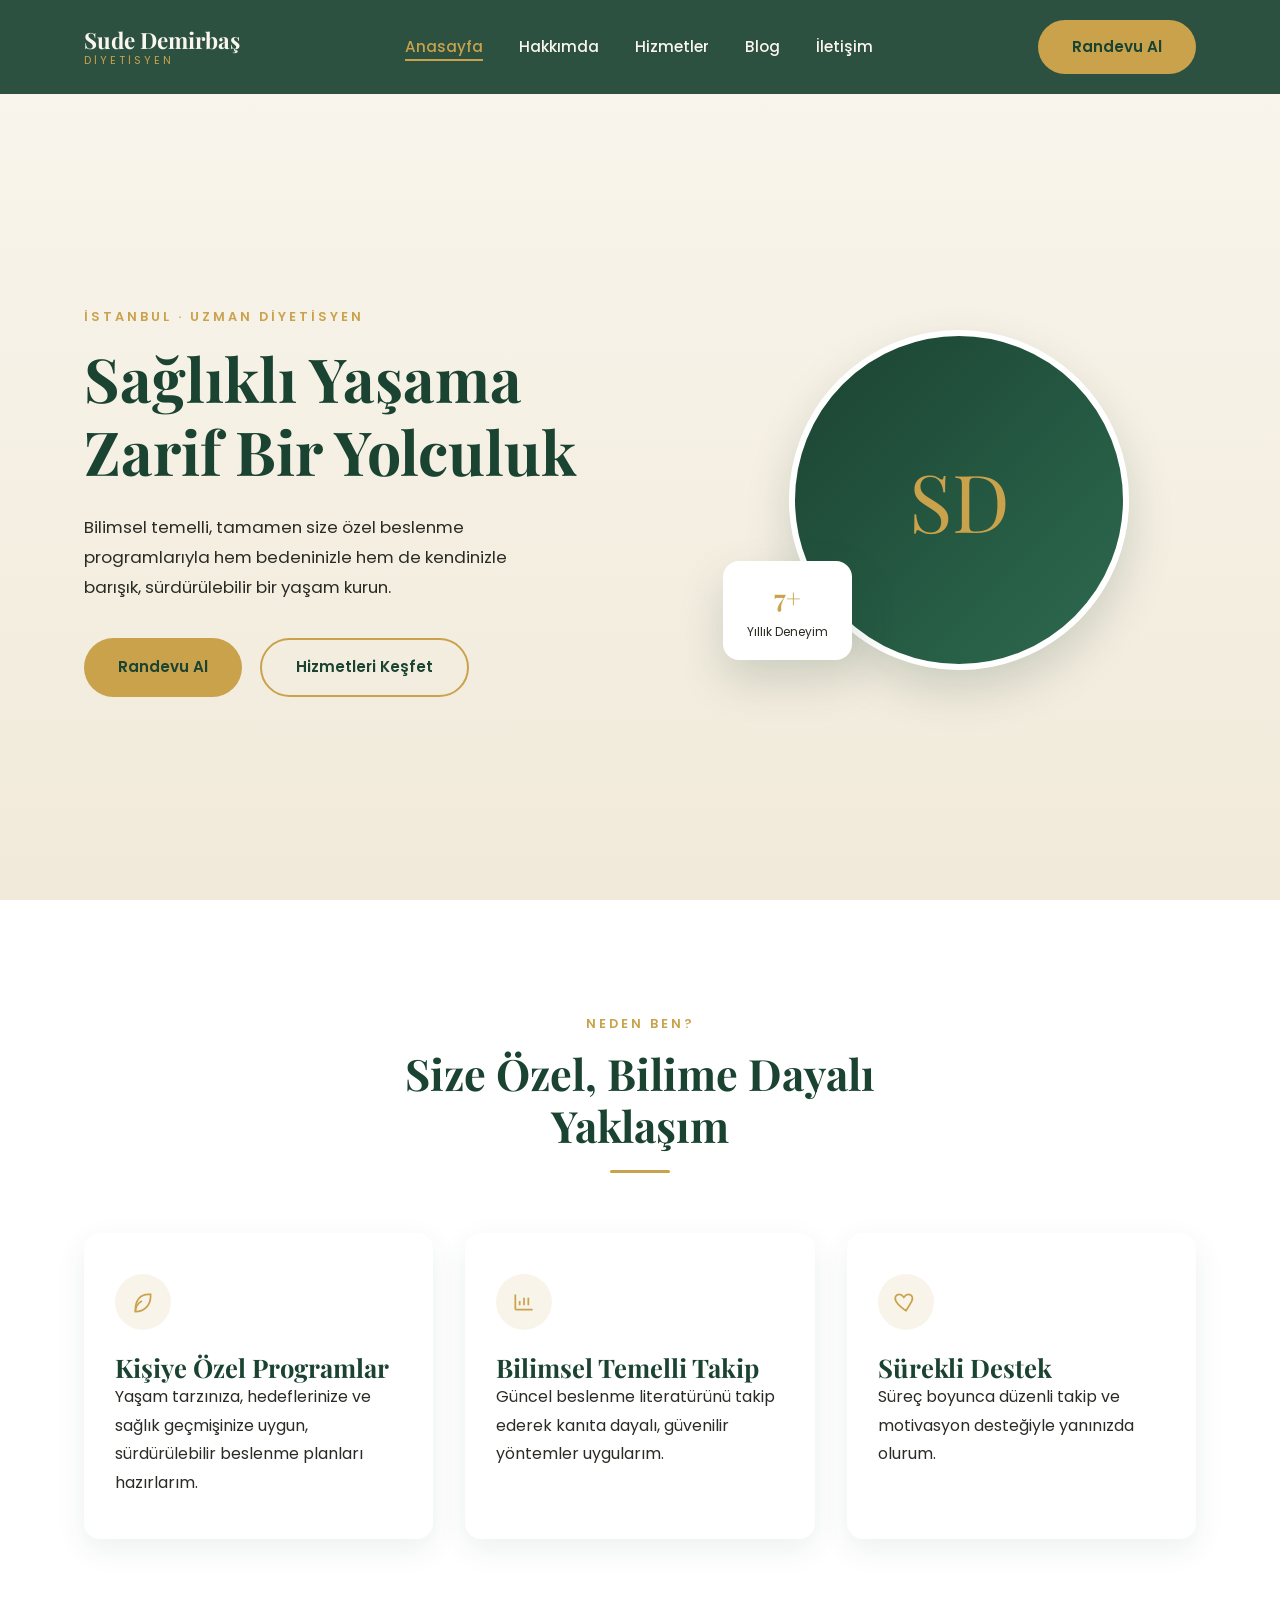
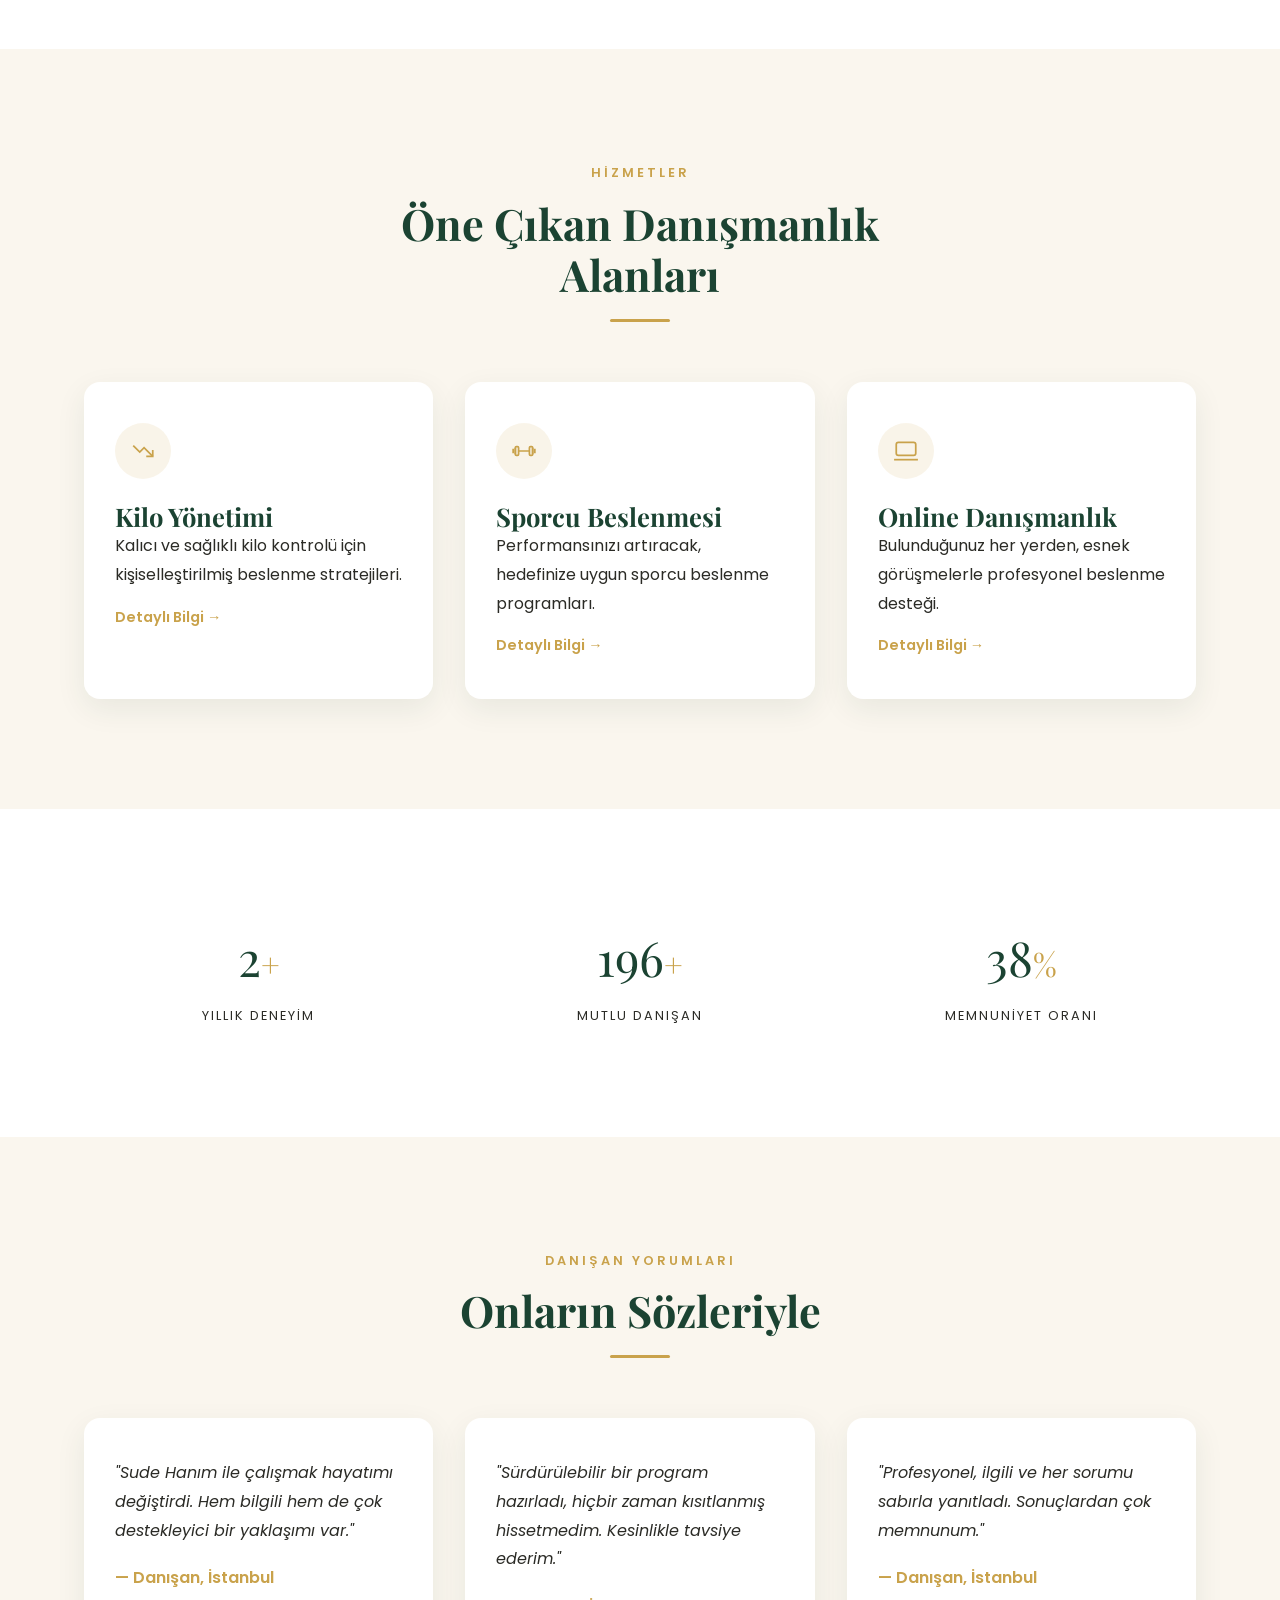
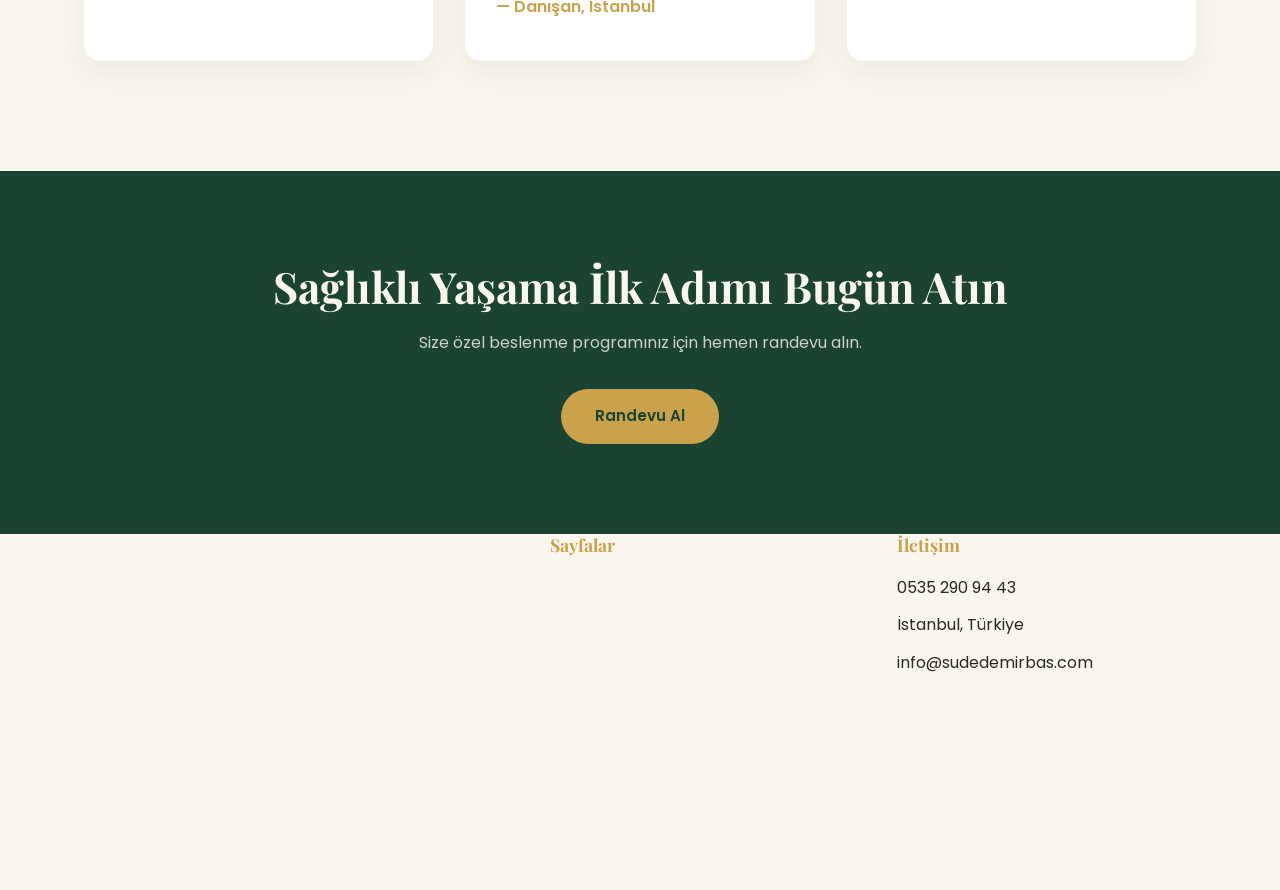
==== index.html @ 2c1750d7 "İlk sürüm: Sude Demirbaş diyetisyen web sitesi HTML/CSS/JS ile hazırlanan çok sayfalı diyetisyen tan" ====
<!DOCTYPE html>
<html lang="tr">
<head>
  <meta charset="UTF-8">
  <meta name="viewport" content="width=device-width, initial-scale=1.0">
  <title>Sude Demirbaş | Diyetisyen</title>
  <meta name="description" content="Sude Demirbaş - İstanbul'da bilimsel temelli, kişiye özel beslenme danışmanlığı.">
  <link rel="preconnect" href="https://fonts.googleapis.com">
  <link rel="preconnect" href="https://fonts.gstatic.com" crossorigin>
  <link href="https://fonts.googleapis.com/css2?family=Playfair+Display:wght@600;700;800&family=Poppins:wght@300;400;500;600;700&display=swap" rel="stylesheet">
  <link rel="stylesheet" href="css/style.css">
</head>
<body data-page="index">
  <header id="site-header" class="site-header"></header>
  <main>
    <section class="hero">
      <div class="container hero-inner">
        <div class="hero-text reveal">
          <span class="eyebrow">İstanbul · Uzman Diyetisyen</span>
          <h1>Sağlıklı Yaşama Zarif Bir Yolculuk</h1>
          <p class="hero-desc">Bilimsel temelli, tamamen size özel beslenme programlarıyla hem bedeninizle hem de kendinizle barışık, sürdürülebilir bir yaşam kurun.</p>
          <div class="hero-actions">
            <a href="iletisim.html" class="btn btn-primary">Randevu Al</a>
            <a href="hizmetler.html" class="btn btn-outline">Hizmetleri Keşfet</a>
          </div>
        </div>
        <div class="hero-visual reveal">
          <div class="hero-portrait">
            <span class="hero-portrait-initial">SD</span>
          </div>
          <div class="hero-badge">
            <strong>7+</strong>
            <span>Yıllık Deneyim</span>
          </div>
        </div>
      </div>
    </section>

    <section class="section section--alt why-me">
      <div class="container">
        <div class="section-title-wrap reveal">
          <span class="eyebrow">Neden Ben?</span>
          <h2>Size Özel, Bilime Dayalı Yaklaşım</h2>
          <div class="divider-gold"></div>
        </div>
        <div class="grid grid-3">
          <div class="card reveal">
            <div class="card-icon"><svg viewBox="0 0 24 24" fill="none" stroke="currentColor" stroke-width="1.6"><path d="M5 21c8 0 14-6 14-14V5h-2C9 5 5 11 5 19v2z"/><path d="M5 21c0-4 2-8 6-10"/></svg></div>
            <h3>Kişiye Özel Programlar</h3>
            <p>Yaşam tarzınıza, hedeflerinize ve sağlık geçmişinize uygun, sürdürülebilir beslenme planları hazırlarım.</p>
          </div>
          <div class="card reveal">
            <div class="card-icon"><svg viewBox="0 0 24 24" fill="none" stroke="currentColor" stroke-width="1.6"><path d="M4 19V5M4 19h16M8 15v-4M12 15V8M16 15v-7"/></svg></div>
            <h3>Bilimsel Temelli Takip</h3>
            <p>Güncel beslenme literatürünü takip ederek kanıta dayalı, güvenilir yöntemler uygularım.</p>
          </div>
          <div class="card reveal">
            <div class="card-icon"><svg viewBox="0 0 24 24" fill="none" stroke="currentColor" stroke-width="1.6"><path d="M12 20s-7-4.5-9.3-8.8C1.2 8 2.5 5 5.6 5c1.8 0 3.2 1 4.4 2.6C11.2 6 12.6 5 14.4 5c3.1 0 4.4 3 2.9 6.2C15 15.5 12 20 12 20z"/></svg></div>
            <h3>Sürekli Destek</h3>
            <p>Süreç boyunca düzenli takip ve motivasyon desteğiyle yanınızda olurum.</p>
          </div>
        </div>
      </div>
    </section>

    <section class="section featured-services">
      <div class="container">
        <div class="section-title-wrap reveal">
          <span class="eyebrow">Hizmetler</span>
          <h2>Öne Çıkan Danışmanlık Alanları</h2>
          <div class="divider-gold"></div>
        </div>
        <div class="grid grid-3">
          <div class="card reveal">
            <div class="card-icon"><svg viewBox="0 0 24 24" fill="none" stroke="currentColor" stroke-width="1.6"><path d="M3 7l6 6 4-4 8 8"/><path d="M15 17h6v-6"/></svg></div>
            <h3>Kilo Yönetimi</h3>
            <p>Kalıcı ve sağlıklı kilo kontrolü için kişiselleştirilmiş beslenme stratejileri.</p>
            <a href="hizmetler.html" class="card-link">Detaylı Bilgi →</a>
          </div>
          <div class="card reveal">
            <div class="card-icon"><svg viewBox="0 0 24 24" fill="none" stroke="currentColor" stroke-width="1.6"><path d="M4 9v6M2 10v4M20 9v6M22 10v4M7 12h10"/><rect x="4" y="8" width="3" height="8" rx="1"/><rect x="17" y="8" width="3" height="8" rx="1"/></svg></div>
            <h3>Sporcu Beslenmesi</h3>
            <p>Performansınızı artıracak, hedefinize uygun sporcu beslenme programları.</p>
            <a href="hizmetler.html" class="card-link">Detaylı Bilgi →</a>
          </div>
          <div class="card reveal">
            <div class="card-icon"><svg viewBox="0 0 24 24" fill="none" stroke="currentColor" stroke-width="1.6"><rect x="3" y="4" width="18" height="12" rx="2"/><path d="M1 20h22"/></svg></div>
            <h3>Online Danışmanlık</h3>
            <p>Bulunduğunuz her yerden, esnek görüşmelerle profesyonel beslenme desteği.</p>
            <a href="hizmetler.html" class="card-link">Detaylı Bilgi →</a>
          </div>
        </div>
      </div>
    </section>

    <section class="section section--alt stats">
      <div class="container grid grid-3 stats-grid">
        <div class="stat reveal">
          <span class="stat-number" data-counter="7">0</span><span class="stat-plus">+</span>
          <p>Yıllık Deneyim</p>
        </div>
        <div class="stat reveal">
          <span class="stat-number" data-counter="500">0</span><span class="stat-plus">+</span>
          <p>Mutlu Danışan</p>
        </div>
        <div class="stat reveal">
          <span class="stat-number" data-counter="98">0</span><span class="stat-plus">%</span>
          <p>Memnuniyet Oranı</p>
        </div>
      </div>
    </section>

    <section class="section testimonials">
      <div class="container">
        <div class="section-title-wrap reveal">
          <span class="eyebrow">Danışan Yorumları</span>
          <h2>Onların Sözleriyle</h2>
          <div class="divider-gold"></div>
        </div>
        <div class="grid grid-3">
          <div class="card testimonial-card reveal">
            <p class="testimonial-text">"Sude Hanım ile çalışmak hayatımı değiştirdi. Hem bilgili hem de çok destekleyici bir yaklaşımı var."</p>
            <div class="testimonial-author">— Danışan, İstanbul</div>
          </div>
          <div class="card testimonial-card reveal">
            <p class="testimonial-text">"Sürdürülebilir bir program hazırladı, hiçbir zaman kısıtlanmış hissetmedim. Kesinlikle tavsiye ederim."</p>
            <div class="testimonial-author">— Danışan, İstanbul</div>
          </div>
          <div class="card testimonial-card reveal">
            <p class="testimonial-text">"Profesyonel, ilgili ve her sorumu sabırla yanıtladı. Sonuçlardan çok memnunum."</p>
            <div class="testimonial-author">— Danışan, İstanbul</div>
          </div>
        </div>
      </div>
    </section>

    <section class="cta-band reveal">
      <div class="container cta-inner">
        <h2>Sağlıklı Yaşama İlk Adımı Bugün Atın</h2>
        <p>Size özel beslenme programınız için hemen randevu alın.</p>
        <a href="iletisim.html" class="btn btn-primary">Randevu Al</a>
      </div>
    </section>
  </main>
  <footer id="site-footer"></footer>
  <script src="js/script.js" defer></script>
</body>
</html>
---- css/style.css ----
/* ============ DESIGN TOKENS ============ */
:root {
  --color-primary: #1B4332;
  --color-primary-light: #2D6A4F;
  --color-gold: #C9A24B;
  --color-cream: #FAF6EE;
  --color-text: #2B2B26;
  --color-white: #FFFFFF;
  --font-heading: 'Playfair Display', serif;
  --font-body: 'Poppins', sans-serif;
  --radius: 16px;
  --shadow-soft: 0 10px 30px rgba(27, 67, 50, 0.08);
  --shadow-strong: 0 20px 45px rgba(27, 67, 50, 0.18);
  --transition: 0.3s ease;
  --container-width: 1160px;
}

/* ============ RESET ============ */
*, *::before, *::after { box-sizing: border-box; margin: 0; padding: 0; }
html { scroll-behavior: smooth; }
body {
  font-family: var(--font-body);
  color: var(--color-text);
  background: var(--color-cream);
  line-height: 1.6;
  overflow-x: hidden;
}
img { max-width: 100%; display: block; }
a { text-decoration: none; color: inherit; }
ul { list-style: none; }
button { font: inherit; cursor: pointer; border: none; background: none; }
input, textarea { font: inherit; }

/* ============ TYPOGRAPHY ============ */
h1, h2, h3, h4 { font-family: var(--font-heading); color: var(--color-primary); line-height: 1.2; font-weight: 700; }
h1 { font-size: clamp(2.4rem, 5vw, 3.8rem); }
h2 { font-size: clamp(1.9rem, 4vw, 2.7rem); }
h3 { font-size: clamp(1.3rem, 3vw, 1.6rem); }
p { line-height: 1.8; color: var(--color-text); }

/* ============ LAYOUT ============ */
.container { max-width: var(--container-width); margin: 0 auto; padding: 0 24px; }
.section { padding: 110px 0; }
.section--alt { background: var(--color-white); }
.section-title-wrap { text-align: center; max-width: 640px; margin: 0 auto 60px; }
.eyebrow { display: inline-block; text-transform: uppercase; letter-spacing: 3px; color: var(--color-gold); font-size: 0.8rem; font-weight: 600; margin-bottom: 14px; }
.divider-gold { width: 60px; height: 3px; background: var(--color-gold); margin: 18px auto 0; border-radius: 3px; }
.grid { display: grid; gap: 32px; }
.grid-3 { grid-template-columns: repeat(3, 1fr); }
.grid-2 { grid-template-columns: repeat(2, 1fr); }

/* ============ BUTTONS ============ */
.btn { display: inline-flex; align-items: center; gap: 10px; padding: 15px 34px; border-radius: 50px; font-weight: 600; font-size: 0.95rem; transition: var(--transition); }
.btn-primary { background: var(--color-gold); color: var(--color-primary); }
.btn-primary:hover { background: var(--color-primary); color: var(--color-white); transform: translateY(-3px); box-shadow: var(--shadow-strong); }
.btn-outline { border: 2px solid var(--color-gold); color: var(--color-primary); }
.btn-outline:hover { background: var(--color-gold); color: var(--color-primary); transform: translateY(-3px); }
.btn-light { border: 2px solid rgba(250,246,238,0.6); color: var(--color-cream); }
.btn-light:hover { background: var(--color-cream); color: var(--color-primary); }

/* ============ CARDS ============ */
.card { background: var(--color-white); border-radius: var(--radius); padding: 40px 30px; box-shadow: var(--shadow-soft); transition: var(--transition); border: 1px solid transparent; }
.card:hover { transform: translateY(-10px); border-color: var(--color-gold); box-shadow: var(--shadow-strong); }
.card-icon { width: 56px; height: 56px; border-radius: 50%; background: rgba(201,162,75,0.12); display: flex; align-items: center; justify-content: center; margin-bottom: 22px; color: var(--color-gold); }
.card-icon svg { width: 26px; height: 26px; }
.card-link { display: inline-block; margin-top: 16px; color: var(--color-gold); font-weight: 600; font-size: 0.9rem; }

/* ============ REVEAL ANIMATION ============ */
.reveal { opacity: 0; transform: translateY(36px); transition: opacity 0.8s ease, transform 0.8s ease; }
.reveal.is-visible { opacity: 1; transform: translateY(0); }

/* ============ HEADER ============ */
.site-header { position: fixed; top: 0; left: 0; width: 100%; z-index: 1000; background: rgba(27,67,50,0.92); backdrop-filter: blur(8px); transition: var(--transition); }
.site-header.scrolled { box-shadow: var(--shadow-strong); }
.header-inner { display: flex; align-items: center; justify-content: space-between; padding: 20px 24px; transition: var(--transition); }
.logo { display: flex; flex-direction: column; line-height: 1.1; }
.logo-name { font-family: var(--font-heading); font-size: 1.4rem; color: var(--color-cream); font-weight: 700; }
.logo-tag { font-size: 0.68rem; letter-spacing: 3px; text-transform: uppercase; color: var(--color-gold); margin-top: 2px; }
.nav-list { display: flex; gap: 36px; }
.nav-list a { color: var(--color-cream); font-size: 0.95rem; font-weight: 500; position: relative; padding-bottom: 4px; }
.nav-list a::after { content: ''; position: absolute; left: 0; bottom: 0; width: 0; height: 2px; background: var(--color-gold); transition: var(--transition); }
.nav-list a:hover::after, .nav-list a.active::after { width: 100%; }
.nav-list a.active { color: var(--color-gold); }
.header-actions { display: flex; align-items: center; gap: 20px; }
.nav-toggle { display: none; flex-direction: column; gap: 5px; width: 28px; }
.nav-toggle span { display: block; height: 2px; background: var(--color-cream); border-radius: 2px; transition: var(--transition); }
.nav-toggle.open span:nth-child(1) { transform: translateY(7px) rotate(45deg); }
.nav-toggle.open span:nth-child(2) { opacity: 0; }
.nav-toggle.open span:nth-child(3) { transform: translateY(-7px) rotate(-45deg); }

@media (max-width: 860px) {
  .nav-toggle { display: flex; }
  .nav-list { position: fixed; top: 0; right: -100%; width: 78%; max-width: 320px; height: 100vh; background: var(--color-primary); flex-direction: column; padding: 120px 36px; gap: 28px; transition: right 0.4s ease; }
  .nav-list.open { right: 0; }
}

/* ============ FOOTER ============ */
.site-footer { background: var(--color-primary); color: var(--color-cream); padding: 80px 0 0; }
.footer-grid { display: grid; grid-template-columns: 1.4fr 1fr 1fr; gap: 48px; padding-bottom: 56px; }
.footer-brand .logo-name { color: var(--color-cream); }
.footer-desc { margin-top: 16px; color: rgba(250,246,238,0.75); max-width: 320px; }
.footer-heading { font-family: var(--font-heading); font-size: 1.1rem; color: var(--color-gold); margin-bottom: 20px; }
.footer-links li { margin-bottom: 12px; }
.footer-links a { color: rgba(250,246,238,0.8); transition: var(--transition); }
.footer-links a:hover { color: var(--color-gold); }
.footer-social { display: flex; gap: 14px; margin-top: 20px; }
.footer-social a { width: 40px; height: 40px; border-radius: 50%; border: 1px solid rgba(250,246,238,0.3); display: flex; align-items: center; justify-content: center; transition: var(--transition); color: var(--color-cream); }
.footer-social a:hover { background: var(--color-gold); border-color: var(--color-gold); color: var(--color-primary); }
.footer-bottom { border-top: 1px solid rgba(250,246,238,0.15); padding: 24px 0; text-align: center; font-size: 0.85rem; color: rgba(250,246,238,0.6); }

@media (max-width: 760px) {
  .footer-grid { grid-template-columns: 1fr; }
  .grid-3, .grid-2 { grid-template-columns: 1fr; }
}

/* ============ HERO ============ */
.hero { min-height: 100vh; display: flex; align-items: center; padding-top: 100px; background: linear-gradient(180deg, var(--color-cream) 0%, #F1EADA 100%); position: relative; overflow: hidden; }
.hero-inner { display: grid; grid-template-columns: 1.1fr 0.9fr; gap: 60px; align-items: center; }
.hero-desc { margin: 24px 0 36px; max-width: 480px; font-size: 1.05rem; }
.hero-actions { display: flex; gap: 18px; flex-wrap: wrap; }
.hero-visual { display: flex; justify-content: center; position: relative; }
.hero-portrait { width: 340px; height: 340px; border-radius: 50%; background: linear-gradient(135deg, var(--color-primary), var(--color-primary-light)); display: flex; align-items: center; justify-content: center; box-shadow: var(--shadow-strong); border: 6px solid var(--color-white); }
.hero-portrait-initial { font-family: var(--font-heading); font-size: 5rem; color: var(--color-gold); }
.hero-badge { position: absolute; bottom: 10px; left: 0; background: var(--color-white); border-radius: var(--radius); padding: 16px 24px; box-shadow: var(--shadow-strong); text-align: center; }
.hero-badge strong { display: block; font-family: var(--font-heading); font-size: 1.6rem; color: var(--color-gold); }
.hero-badge span { font-size: 0.75rem; color: var(--color-text); }

/* ============ STATS ============ */
.stats-grid { text-align: center; }
.stat-number { font-family: var(--font-heading); font-size: 3rem; color: var(--color-primary); }
.stat-plus { font-family: var(--font-heading); font-size: 2rem; color: var(--color-gold); }
.stat p { margin-top: 8px; text-transform: uppercase; letter-spacing: 2px; font-size: 0.8rem; }

/* ============ TESTIMONIALS ============ */
.testimonial-text { font-style: italic; margin-bottom: 20px; }
.testimonial-author { font-weight: 600; color: var(--color-gold); }

/* ============ CTA BAND ============ */
.cta-band { background: var(--color-primary); padding: 90px 0; text-align: center; }
.cta-inner h2 { color: var(--color-cream); }
.cta-inner p { color: rgba(250,246,238,0.8); margin: 16px 0 32px; }

@media (max-width: 900px) {
  .hero-inner { grid-template-columns: 1fr; text-align: center; }
  .hero-actions { justify-content: center; }
  .hero-visual { margin-top: 40px; }
}

/* ============ PAGE HERO (inner pages) ============ */
.page-hero { padding: 160px 0 60px; background: linear-gradient(180deg, var(--color-cream), #F1EADA); text-align: left; }
.page-hero-desc { color: var(--color-gold); font-weight: 600; letter-spacing: 1px; margin-top: 8px; }

/* ============ ABOUT ============ */
.about-intro-grid { display: grid; grid-template-columns: 0.8fr 1.2fr; gap: 60px; align-items: center; }
.about-portrait-circle { width: 300px; height: 300px; margin: 0 auto; }
.about-text p { margin-top: 20px; }

/* ============ TIMELINE ============ */
.timeline { max-width: 760px; margin: 0 auto; border-left: 2px solid var(--color-gold); padding-left: 40px; }
.timeline-item { position: relative; margin-bottom: 44px; }
.timeline-item::before { content: ''; position: absolute; left: -46px; top: 4px; width: 12px; height: 12px; border-radius: 50%; background: var(--color-gold); border: 3px solid var(--color-cream); }
.timeline-year { display: inline-block; font-family: var(--font-heading); color: var(--color-gold); font-size: 1.1rem; margin-bottom: 6px; }
.timeline-content h3 { margin-bottom: 8px; }

/* ============ BADGES ============ */
.badge-list { display: flex; flex-wrap: wrap; gap: 14px; justify-content: center; }
.badge { background: var(--color-white); border: 1px solid var(--color-gold); color: var(--color-primary); padding: 10px 22px; border-radius: 50px; font-size: 0.9rem; font-weight: 500; box-shadow: var(--shadow-soft); }

/* ============ PHILOSOPHY ============ */
.philosophy-inner { max-width: 700px; margin: 0 auto; text-align: center; }
.philosophy-inner h2 { margin: 16px 0 24px; }

@media (max-width: 860px) {
  .about-intro-grid { grid-template-columns: 1fr; text-align: center; }
  .timeline { padding-left: 30px; }
  .timeline-item::before { left: -36px; }
}

/* ============ PROCESS ============ */
.process-grid { text-align: center; }
.process-number { display: block; font-family: var(--font-heading); font-size: 2.2rem; color: var(--color-gold); margin-bottom: 12px; }

/* ============ BLOG ============ */
.blog-filters { display: flex; justify-content: center; gap: 14px; margin-bottom: 50px; flex-wrap: wrap; }
.filter-btn { padding: 10px 26px; border-radius: 50px; border: 1px solid var(--color-gold); color: var(--color-primary); background: transparent; font-weight: 500; transition: var(--transition); }
.filter-btn.active, .filter-btn:hover { background: var(--color-gold); color: var(--color-primary); }
.blog-thumb { height: 180px; border-radius: calc(var(--radius) - 4px); margin-bottom: 20px; background: linear-gradient(135deg, var(--color-primary), var(--color-gold)); }
.blog-thumb--2 { background: linear-gradient(135deg, var(--color-primary-light), var(--color-gold)); }
.blog-thumb--3 { background: linear-gradient(135deg, var(--color-gold), var(--color-primary)); }
.blog-thumb--4 { background: linear-gradient(135deg, var(--color-primary), var(--color-primary-light)); }
.blog-thumb--5 { background: linear-gradient(135deg, var(--color-gold), var(--color-primary-light)); }
.blog-thumb--6 { background: linear-gradient(135deg, var(--color-primary-light), var(--color-primary)); }
.blog-date { color: var(--color-gold); font-size: 0.8rem; font-weight: 600; letter-spacing: 1px; text-transform: uppercase; }
.blog-card h3 { margin: 10px 0 12px; }

/* ============ CONTACT ============ */
.contact-grid { display: grid; grid-template-columns: 0.8fr 1.2fr; gap: 60px; }
.contact-list { margin-top: 30px; display: flex; flex-direction: column; gap: 24px; }
.contact-list li { display: flex; gap: 16px; align-items: flex-start; }
.contact-icon { width: 44px; height: 44px; border-radius: 50%; background: rgba(201,162,75,0.12); color: var(--color-gold); display: flex; align-items: center; justify-content: center; flex-shrink: 0; }
.contact-icon svg { width: 20px; height: 20px; }
.contact-list strong { display: block; margin-bottom: 4px; color: var(--color-primary); }
.contact-map { margin-top: 36px; height: 180px; border-radius: var(--radius); background: repeating-linear-gradient(45deg, #EFE7D3, #EFE7D3 10px, #E7DEC8 10px, #E7DEC8 20px); display: flex; align-items: center; justify-content: center; color: var(--color-primary); font-weight: 600; }

.contact-form { background: var(--color-white); padding: 44px; border-radius: var(--radius); box-shadow: var(--shadow-soft); }
.form-group { margin: 22px 0; display: flex; flex-direction: column; gap: 8px; }
.form-group label { font-size: 0.9rem; font-weight: 600; color: var(--color-primary); }
.form-group input, .form-group textarea { padding: 14px 16px; border: 1px solid #E2D9C4; border-radius: 10px; background: var(--color-cream); transition: var(--transition); }
.form-group input:focus, .form-group textarea:focus { outline: none; border-color: var(--color-gold); background: var(--color-white); }
.form-error { color: #B3441E; font-size: 0.8rem; min-height: 16px; }
.form-success { margin-top: 18px; padding: 14px 18px; border-radius: 10px; background: rgba(45,106,79,0.12); color: var(--color-primary-light); font-weight: 500; display: none; }
.form-success.visible { display: block; }

@media (max-width: 900px) {
  .contact-grid { grid-template-columns: 1fr; }
}
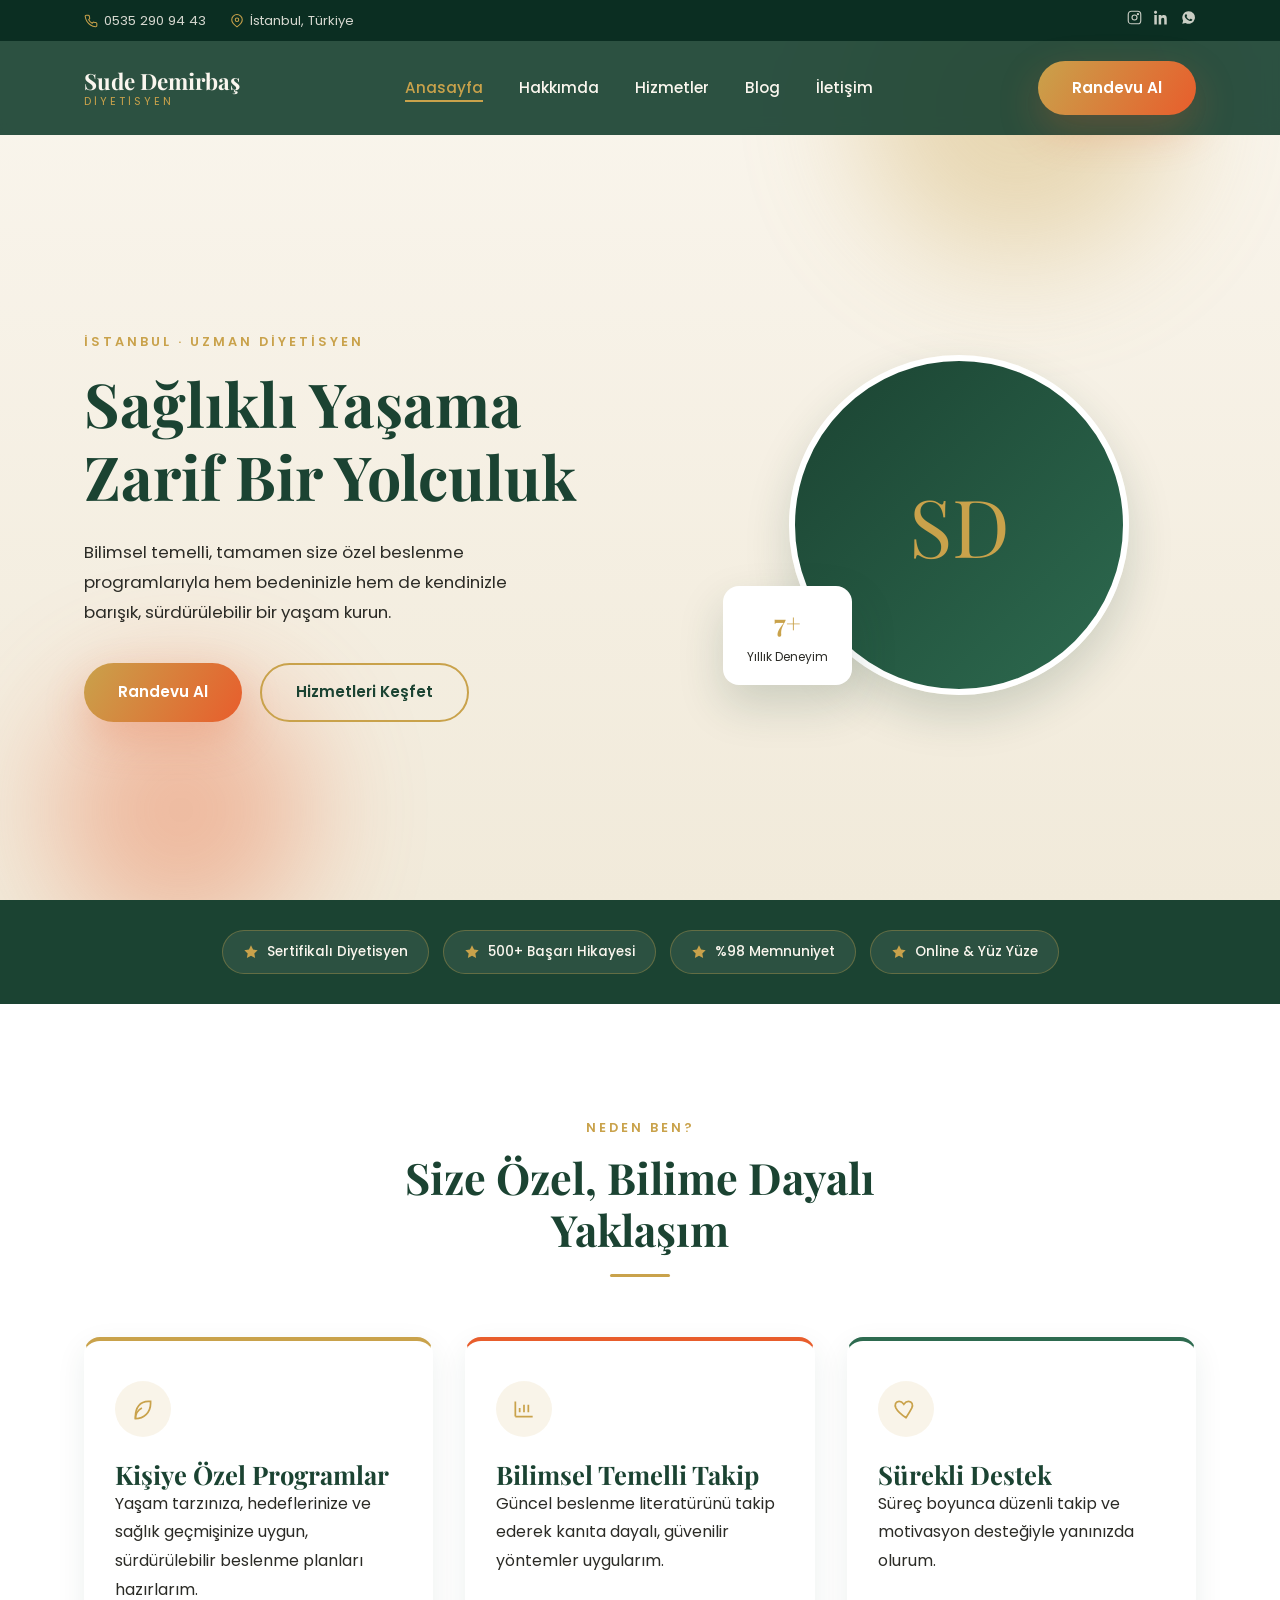
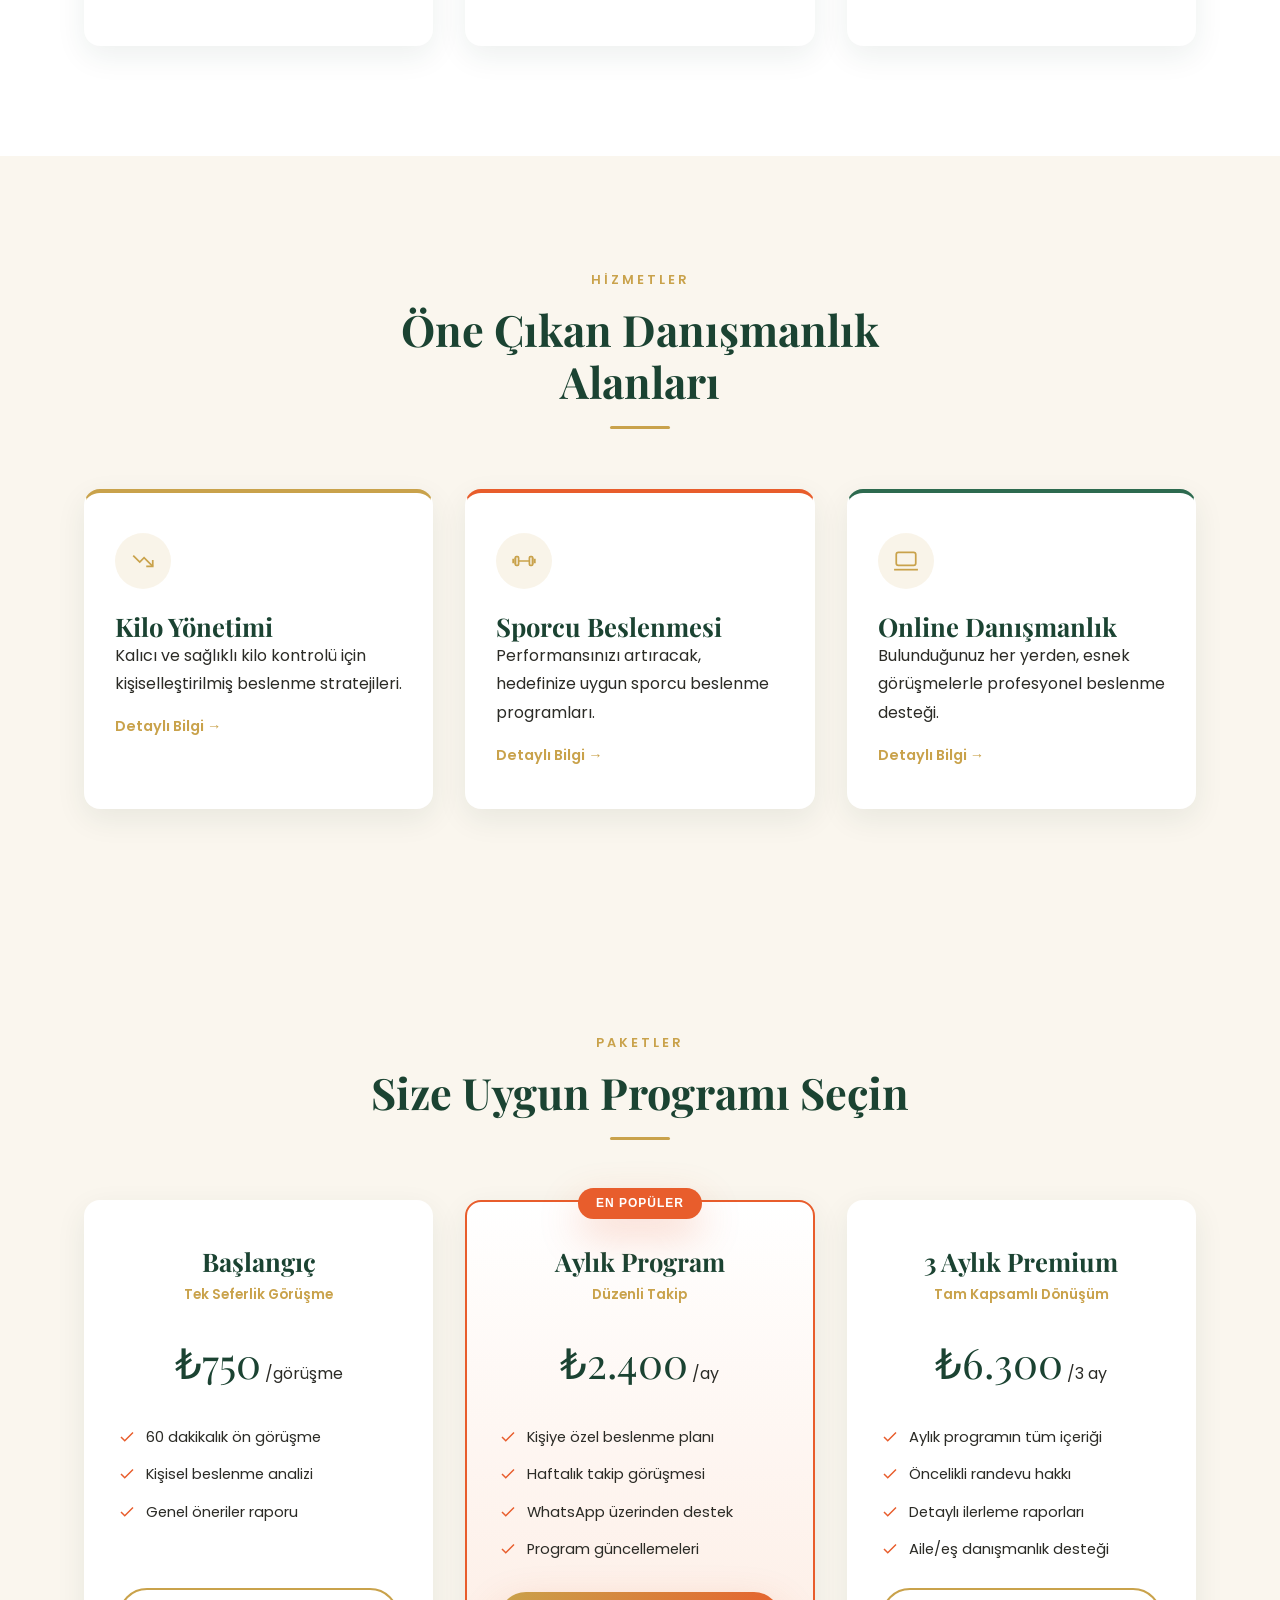
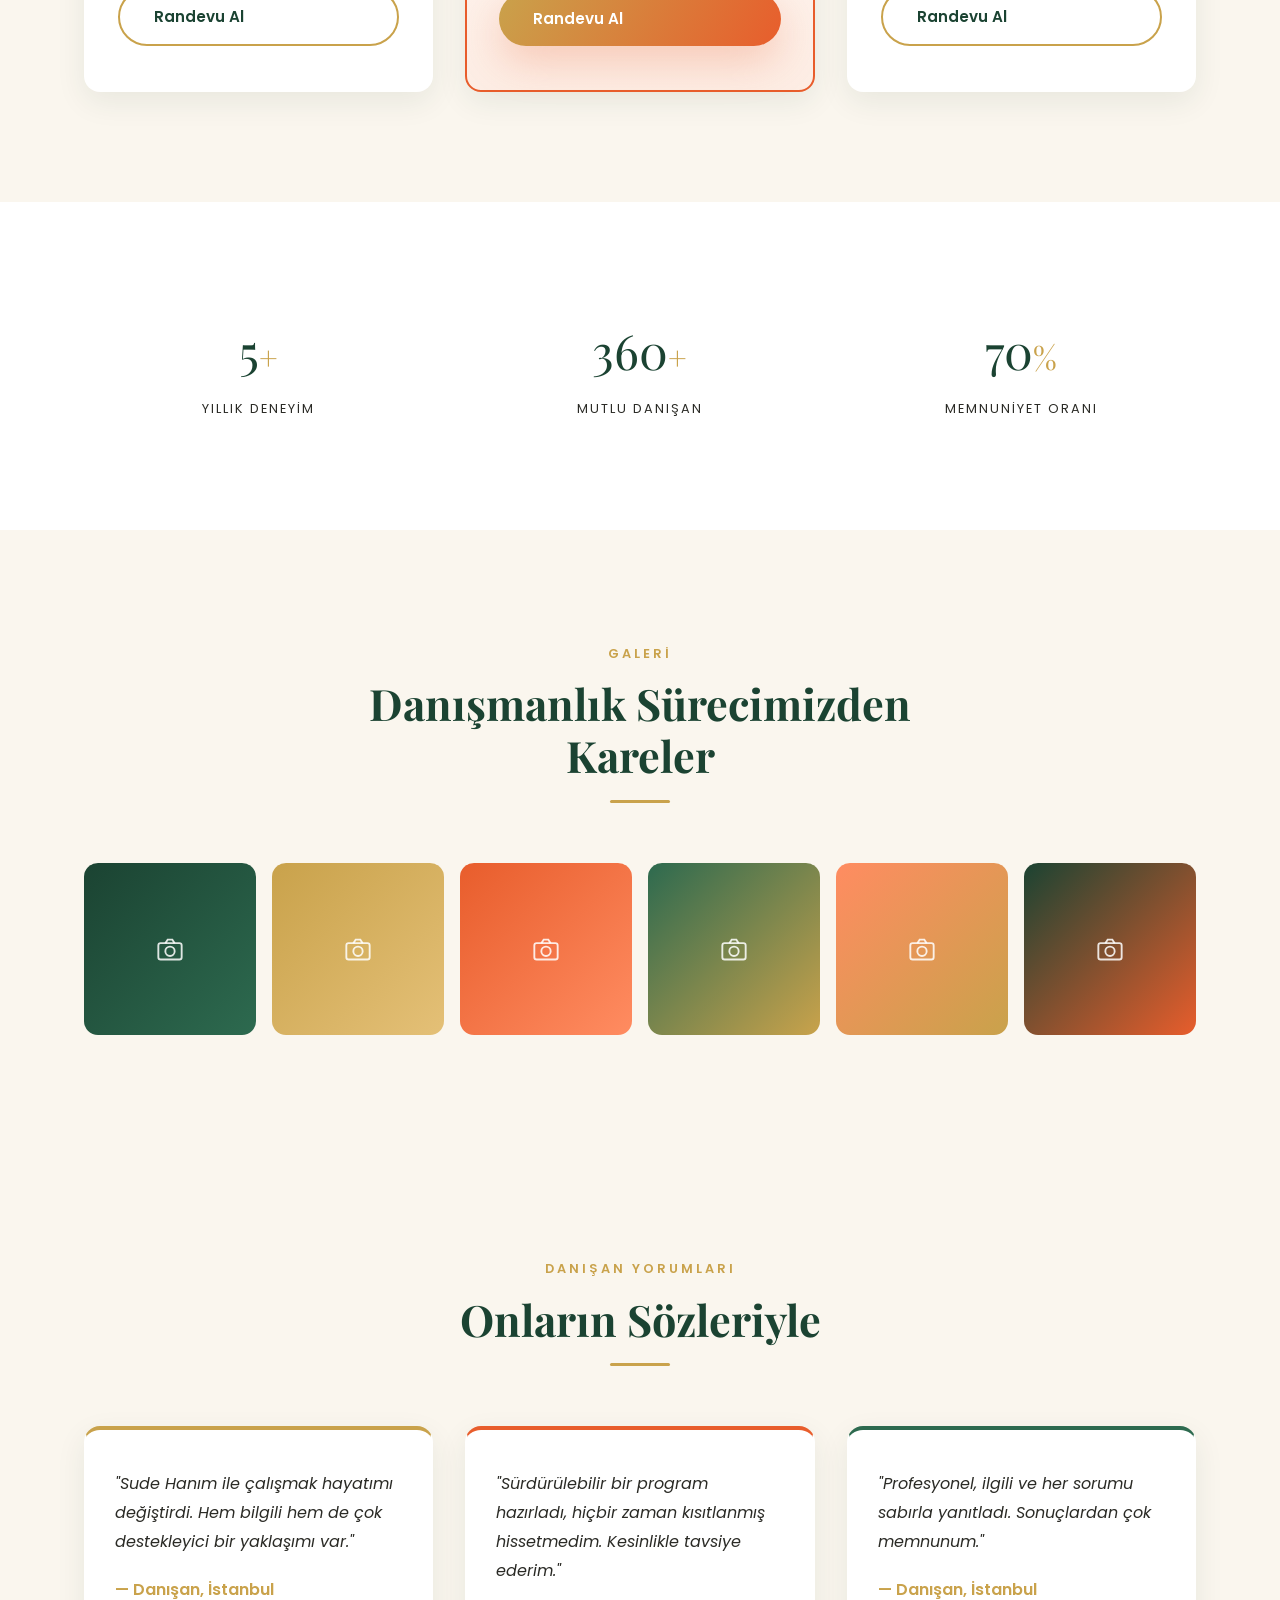
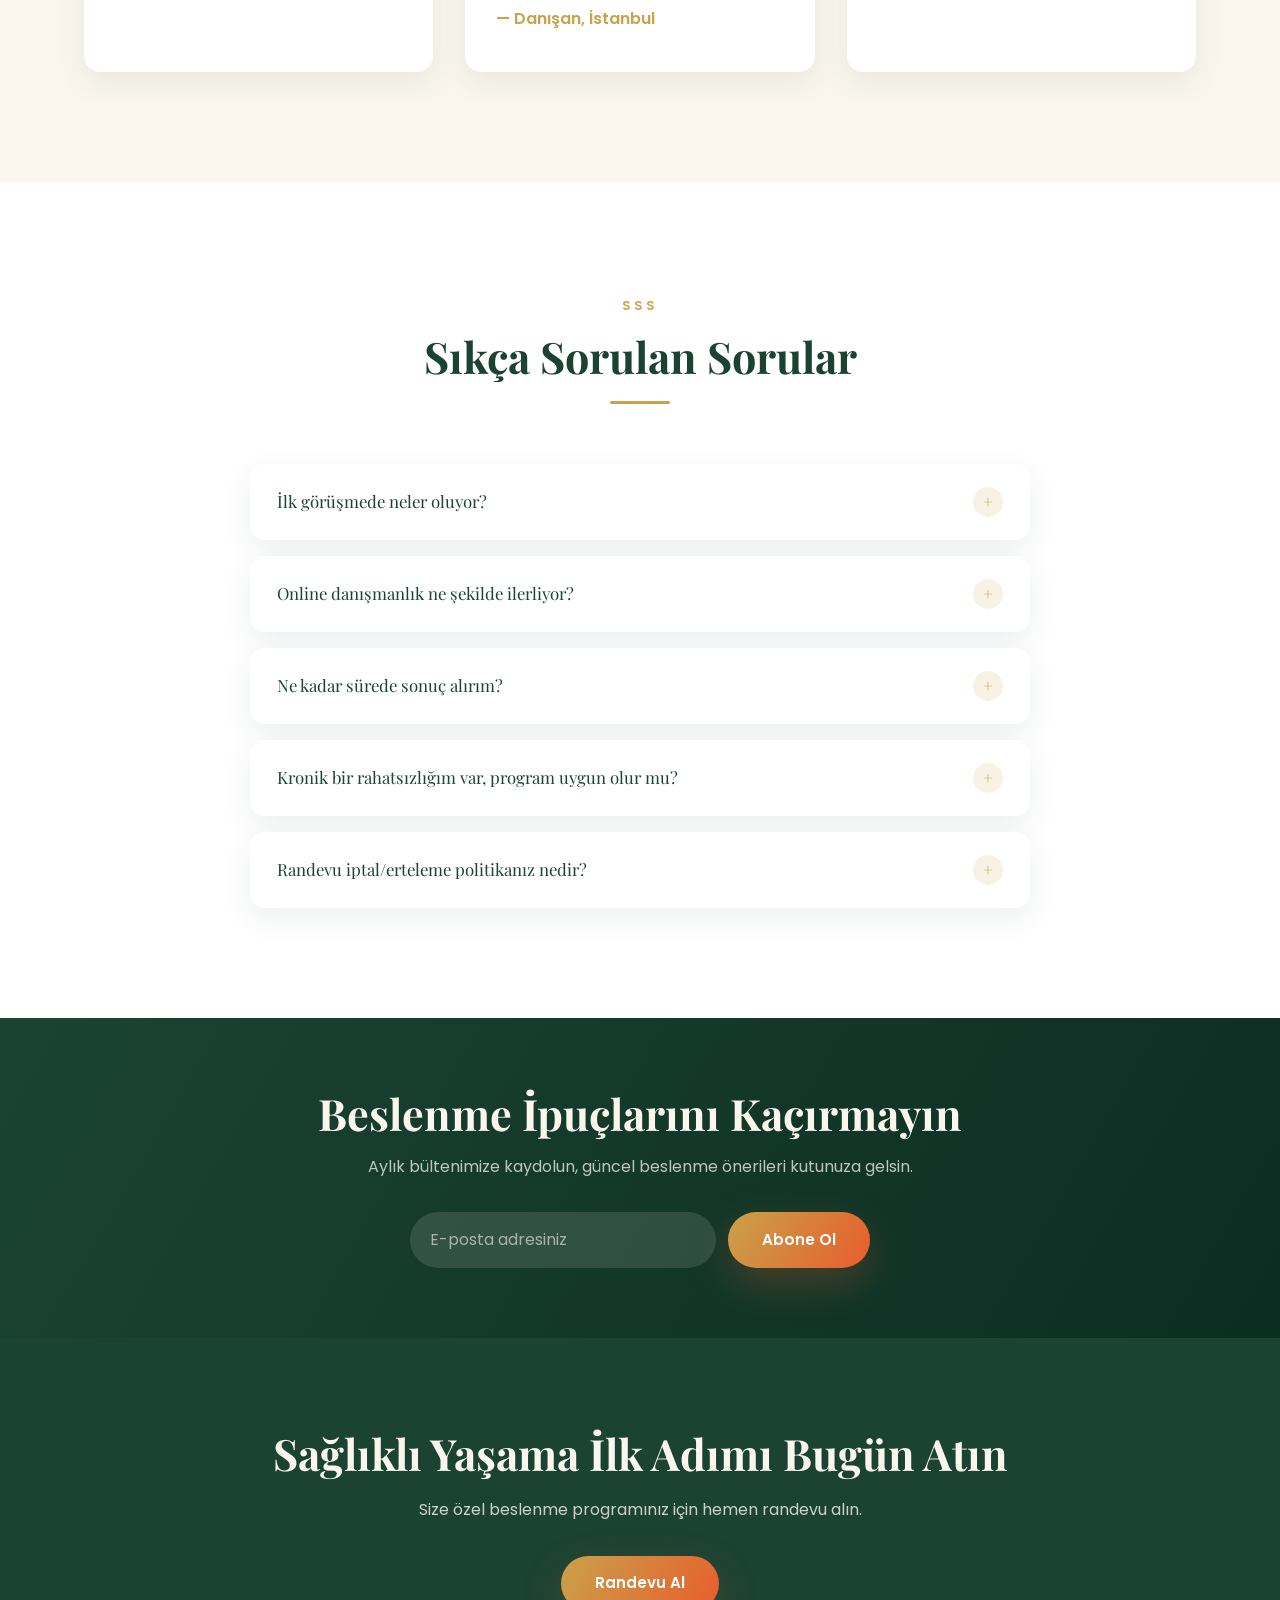
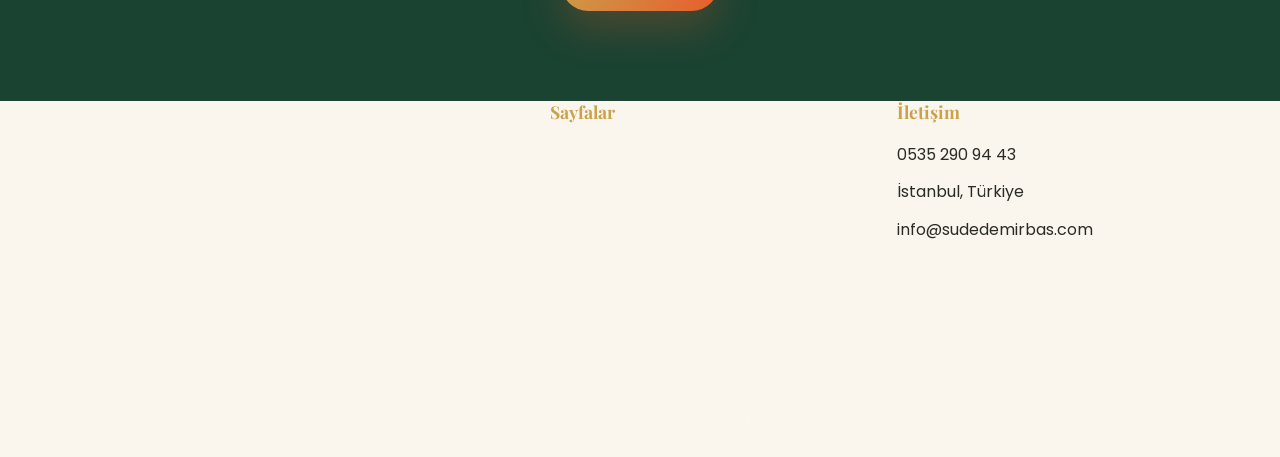
==== commit eb9d467a: "feat: daha canlı ve zengin görsel tasarım Altın+mercan vurgu renkleri, üst bilgi çubuğu, fiyat paket" ====
--- a/index.html
+++ b/index.html
@@ -14,6 +14,8 @@
   <header id="site-header" class="site-header"></header>
   <main>
     <section class="hero">
+      <div class="blob blob--gold blob-1"></div>
+      <div class="blob blob--accent blob-2"></div>
       <div class="container hero-inner">
         <div class="hero-text reveal">
           <span class="eyebrow">İstanbul · Uzman Diyetisyen</span>
@@ -36,6 +38,15 @@
       </div>
     </section>
 
+    <section class="trust-strip">
+      <div class="container">
+        <span class="trust-pill"><svg viewBox="0 0 24 24" fill="currentColor"><path d="M12 2l3.1 6.3 6.9 1-5 4.9 1.2 6.8L12 17.8 5.8 21l1.2-6.8-5-4.9 6.9-1z"/></svg> Sertifikalı Diyetisyen</span>
+        <span class="trust-pill"><svg viewBox="0 0 24 24" fill="currentColor"><path d="M12 2l3.1 6.3 6.9 1-5 4.9 1.2 6.8L12 17.8 5.8 21l1.2-6.8-5-4.9 6.9-1z"/></svg> 500+ Başarı Hikayesi</span>
+        <span class="trust-pill"><svg viewBox="0 0 24 24" fill="currentColor"><path d="M12 2l3.1 6.3 6.9 1-5 4.9 1.2 6.8L12 17.8 5.8 21l1.2-6.8-5-4.9 6.9-1z"/></svg> %98 Memnuniyet</span>
+        <span class="trust-pill"><svg viewBox="0 0 24 24" fill="currentColor"><path d="M12 2l3.1 6.3 6.9 1-5 4.9 1.2 6.8L12 17.8 5.8 21l1.2-6.8-5-4.9 6.9-1z"/></svg> Online & Yüz Yüze</span>
+      </div>
+    </section>
+
     <section class="section section--alt why-me">
       <div class="container">
         <div class="section-title-wrap reveal">
@@ -88,6 +99,54 @@
             <h3>Online Danışmanlık</h3>
             <p>Bulunduğunuz her yerden, esnek görüşmelerle profesyonel beslenme desteği.</p>
             <a href="hizmetler.html" class="card-link">Detaylı Bilgi →</a>
+          </div>
+        </div>
+      </div>
+    </section>
+
+    <section class="section pricing-section">
+      <div class="container">
+        <div class="section-title-wrap reveal">
+          <span class="eyebrow">Paketler</span>
+          <h2>Size Uygun Programı Seçin</h2>
+          <div class="divider-gold"></div>
+        </div>
+        <div class="grid grid-3 pricing-grid">
+          <div class="pricing-card reveal">
+            <h3 class="pricing-name">Başlangıç</h3>
+            <p class="pricing-sub">Tek Seferlik Görüşme</p>
+            <div class="pricing-price">₺750<span> /görüşme</span></div>
+            <ul class="pricing-features">
+              <li><svg viewBox="0 0 24 24" fill="none" stroke="currentColor" stroke-width="2"><path d="M20 6L9 17l-5-5"/></svg> 60 dakikalık ön görüşme</li>
+              <li><svg viewBox="0 0 24 24" fill="none" stroke="currentColor" stroke-width="2"><path d="M20 6L9 17l-5-5"/></svg> Kişisel beslenme analizi</li>
+              <li><svg viewBox="0 0 24 24" fill="none" stroke="currentColor" stroke-width="2"><path d="M20 6L9 17l-5-5"/></svg> Genel öneriler raporu</li>
+            </ul>
+            <a href="iletisim.html" class="btn btn-outline">Randevu Al</a>
+          </div>
+          <div class="pricing-card pricing-card--featured reveal">
+            <span class="pricing-badge">En Popüler</span>
+            <h3 class="pricing-name">Aylık Program</h3>
+            <p class="pricing-sub">Düzenli Takip</p>
+            <div class="pricing-price">₺2.400<span> /ay</span></div>
+            <ul class="pricing-features">
+              <li><svg viewBox="0 0 24 24" fill="none" stroke="currentColor" stroke-width="2"><path d="M20 6L9 17l-5-5"/></svg> Kişiye özel beslenme planı</li>
+              <li><svg viewBox="0 0 24 24" fill="none" stroke="currentColor" stroke-width="2"><path d="M20 6L9 17l-5-5"/></svg> Haftalık takip görüşmesi</li>
+              <li><svg viewBox="0 0 24 24" fill="none" stroke="currentColor" stroke-width="2"><path d="M20 6L9 17l-5-5"/></svg> WhatsApp üzerinden destek</li>
+              <li><svg viewBox="0 0 24 24" fill="none" stroke="currentColor" stroke-width="2"><path d="M20 6L9 17l-5-5"/></svg> Program güncellemeleri</li>
+            </ul>
+            <a href="iletisim.html" class="btn btn-primary">Randevu Al</a>
+          </div>
+          <div class="pricing-card reveal">
+            <h3 class="pricing-name">3 Aylık Premium</h3>
+            <p class="pricing-sub">Tam Kapsamlı Dönüşüm</p>
+            <div class="pricing-price">₺6.300<span> /3 ay</span></div>
+            <ul class="pricing-features">
+              <li><svg viewBox="0 0 24 24" fill="none" stroke="currentColor" stroke-width="2"><path d="M20 6L9 17l-5-5"/></svg> Aylık programın tüm içeriği</li>
+              <li><svg viewBox="0 0 24 24" fill="none" stroke="currentColor" stroke-width="2"><path d="M20 6L9 17l-5-5"/></svg> Öncelikli randevu hakkı</li>
+              <li><svg viewBox="0 0 24 24" fill="none" stroke="currentColor" stroke-width="2"><path d="M20 6L9 17l-5-5"/></svg> Detaylı ilerleme raporları</li>
+              <li><svg viewBox="0 0 24 24" fill="none" stroke="currentColor" stroke-width="2"><path d="M20 6L9 17l-5-5"/></svg> Aile/eş danışmanlık desteği</li>
+            </ul>
+            <a href="iletisim.html" class="btn btn-outline">Randevu Al</a>
           </div>
         </div>
       </div>
@@ -110,6 +169,24 @@
       </div>
     </section>
 
+    <section class="section gallery-section">
+      <div class="container">
+        <div class="section-title-wrap reveal">
+          <span class="eyebrow">Galeri</span>
+          <h2>Danışmanlık Sürecimizden Kareler</h2>
+          <div class="divider-gold"></div>
+        </div>
+        <div class="gallery-grid reveal">
+          <div class="gallery-item"><svg viewBox="0 0 24 24" fill="none" stroke="currentColor" stroke-width="1.6"><rect x="2" y="7" width="20" height="14" rx="2"/><circle cx="12" cy="14" r="4"/><path d="M8 7l2-3h4l2 3"/></svg></div>
+          <div class="gallery-item"><svg viewBox="0 0 24 24" fill="none" stroke="currentColor" stroke-width="1.6"><rect x="2" y="7" width="20" height="14" rx="2"/><circle cx="12" cy="14" r="4"/><path d="M8 7l2-3h4l2 3"/></svg></div>
+          <div class="gallery-item"><svg viewBox="0 0 24 24" fill="none" stroke="currentColor" stroke-width="1.6"><rect x="2" y="7" width="20" height="14" rx="2"/><circle cx="12" cy="14" r="4"/><path d="M8 7l2-3h4l2 3"/></svg></div>
+          <div class="gallery-item"><svg viewBox="0 0 24 24" fill="none" stroke="currentColor" stroke-width="1.6"><rect x="2" y="7" width="20" height="14" rx="2"/><circle cx="12" cy="14" r="4"/><path d="M8 7l2-3h4l2 3"/></svg></div>
+          <div class="gallery-item"><svg viewBox="0 0 24 24" fill="none" stroke="currentColor" stroke-width="1.6"><rect x="2" y="7" width="20" height="14" rx="2"/><circle cx="12" cy="14" r="4"/><path d="M8 7l2-3h4l2 3"/></svg></div>
+          <div class="gallery-item"><svg viewBox="0 0 24 24" fill="none" stroke="currentColor" stroke-width="1.6"><rect x="2" y="7" width="20" height="14" rx="2"/><circle cx="12" cy="14" r="4"/><path d="M8 7l2-3h4l2 3"/></svg></div>
+        </div>
+      </div>
+    </section>
+
     <section class="section testimonials">
       <div class="container">
         <div class="section-title-wrap reveal">
@@ -131,6 +208,50 @@
             <div class="testimonial-author">— Danışan, İstanbul</div>
           </div>
         </div>
+      </div>
+    </section>
+
+    <section class="section section--alt faq-section">
+      <div class="container">
+        <div class="section-title-wrap reveal">
+          <span class="eyebrow">SSS</span>
+          <h2>Sıkça Sorulan Sorular</h2>
+          <div class="divider-gold"></div>
+        </div>
+        <div class="faq-list reveal">
+          <div class="faq-item">
+            <button class="faq-question"><span>İlk görüşmede neler oluyor?</span><span class="faq-icon">+</span></button>
+            <div class="faq-answer"><p>İlk görüşmede sağlık geçmişinizi, yaşam tarzınızı ve hedeflerinizi birlikte değerlendiriyoruz; ardından size özel bir yol haritası çiziyoruz.</p></div>
+          </div>
+          <div class="faq-item">
+            <button class="faq-question"><span>Online danışmanlık ne şekilde ilerliyor?</span><span class="faq-icon">+</span></button>
+            <div class="faq-answer"><p>Görüntülü görüşmeler ve WhatsApp üzerinden düzenli takip ile bulunduğunuz her yerden aynı kalitede destek alıyorsunuz.</p></div>
+          </div>
+          <div class="faq-item">
+            <button class="faq-question"><span>Ne kadar sürede sonuç alırım?</span><span class="faq-icon">+</span></button>
+            <div class="faq-answer"><p>Bu tamamen hedefinize ve mevcut duruma bağlı; genellikle ilk olumlu değişiklikleri 3-4 hafta içinde görmeye başlarsınız.</p></div>
+          </div>
+          <div class="faq-item">
+            <button class="faq-question"><span>Kronik bir rahatsızlığım var, program uygun olur mu?</span><span class="faq-icon">+</span></button>
+            <div class="faq-answer"><p>Evet, diyabet, tiroid ve benzeri durumlarda doktorunuzla koordineli, klinik beslenme yaklaşımıyla program hazırlıyorum.</p></div>
+          </div>
+          <div class="faq-item">
+            <button class="faq-question"><span>Randevu iptal/erteleme politikanız nedir?</span><span class="faq-icon">+</span></button>
+            <div class="faq-answer"><p>Randevunuzu en az 24 saat önceden haber vererek ücretsiz olarak erteleyebilirsiniz.</p></div>
+          </div>
+        </div>
+      </div>
+    </section>
+
+    <section class="newsletter-band reveal">
+      <div class="container">
+        <h2>Beslenme İpuçlarını Kaçırmayın</h2>
+        <p>Aylık bültenimize kaydolun, güncel beslenme önerileri kutunuza gelsin.</p>
+        <form class="newsletter-form">
+          <input type="email" placeholder="E-posta adresiniz" required>
+          <button type="submit" class="btn btn-primary">Abone Ol</button>
+        </form>
+        <p class="newsletter-success">Aboneliğiniz alındı, teşekkürler!</p>
       </div>
     </section>
 
--- a/css/style.css
+++ b/css/style.css
@@ -1,8 +1,13 @@
 /* ============ DESIGN TOKENS ============ */
 :root {
   --color-primary: #1B4332;
+  --color-primary-deep: #0B2E22;
   --color-primary-light: #2D6A4F;
   --color-gold: #C9A24B;
+  --color-gold-light: #E4C077;
+  --color-accent: #E85D2C;
+  --color-accent-light: #FF8C61;
+  --color-blush: #FDEDE4;
   --color-cream: #FAF6EE;
   --color-text: #2B2B26;
   --color-white: #FFFFFF;
@@ -11,6 +16,7 @@
   --radius: 16px;
   --shadow-soft: 0 10px 30px rgba(27, 67, 50, 0.08);
   --shadow-strong: 0 20px 45px rgba(27, 67, 50, 0.18);
+  --shadow-color-pop: 0 16px 40px rgba(232, 93, 44, 0.25);
   --transition: 0.3s ease;
   --container-width: 1160px;
 }
@@ -51,7 +57,7 @@
 
 /* ============ BUTTONS ============ */
 .btn { display: inline-flex; align-items: center; gap: 10px; padding: 15px 34px; border-radius: 50px; font-weight: 600; font-size: 0.95rem; transition: var(--transition); }
-.btn-primary { background: var(--color-gold); color: var(--color-primary); }
+.btn-primary { background: linear-gradient(120deg, var(--color-gold), var(--color-accent)); color: var(--color-white); box-shadow: var(--shadow-color-pop); }
 .btn-primary:hover { background: var(--color-primary); color: var(--color-white); transform: translateY(-3px); box-shadow: var(--shadow-strong); }
 .btn-outline { border: 2px solid var(--color-gold); color: var(--color-primary); }
 .btn-outline:hover { background: var(--color-gold); color: var(--color-primary); transform: translateY(-3px); }
@@ -114,7 +120,7 @@
 }
 
 /* ============ HERO ============ */
-.hero { min-height: 100vh; display: flex; align-items: center; padding-top: 100px; background: linear-gradient(180deg, var(--color-cream) 0%, #F1EADA 100%); position: relative; overflow: hidden; }
+.hero { min-height: 100vh; display: flex; align-items: center; padding-top: 150px; background: linear-gradient(180deg, var(--color-cream) 0%, #F1EADA 100%); position: relative; overflow: hidden; }
 .hero-inner { display: grid; grid-template-columns: 1.1fr 0.9fr; gap: 60px; align-items: center; }
 .hero-desc { margin: 24px 0 36px; max-width: 480px; font-size: 1.05rem; }
 .hero-actions { display: flex; gap: 18px; flex-wrap: wrap; }
@@ -147,7 +153,7 @@
 }
 
 /* ============ PAGE HERO (inner pages) ============ */
-.page-hero { padding: 160px 0 60px; background: linear-gradient(180deg, var(--color-cream), #F1EADA); text-align: left; }
+.page-hero { padding: 200px 0 60px; background: linear-gradient(180deg, var(--color-cream), #F1EADA); text-align: left; }
 .page-hero-desc { color: var(--color-gold); font-weight: 600; letter-spacing: 1px; margin-top: 8px; }
 
 /* ============ ABOUT ============ */
@@ -214,3 +220,120 @@
 @media (max-width: 900px) {
   .contact-grid { grid-template-columns: 1fr; }
 }
+
+/* ============ VIBRANT ACCENTS & DECORATIVE ELEMENTS ============ */
+.text-gradient { background: linear-gradient(120deg, var(--color-gold), var(--color-accent)); -webkit-background-clip: text; background-clip: text; color: transparent; }
+
+.blob { position: absolute; border-radius: 50%; filter: blur(60px); opacity: 0.35; z-index: 0; pointer-events: none; }
+.blob--gold { background: var(--color-gold); }
+.blob--accent { background: var(--color-accent); }
+.blob--green { background: var(--color-primary-light); }
+
+.hero { position: relative; }
+.hero .blob-1 { width: 320px; height: 320px; top: -60px; right: 8%; }
+.hero .blob-2 { width: 260px; height: 260px; bottom: -40px; left: 4%; }
+.hero-inner, .hero .eyebrow, .hero h1, .hero-desc, .hero-actions, .hero-visual { position: relative; z-index: 1; }
+
+/* ============ TOPBAR ============ */
+.topbar { background: var(--color-primary-deep); color: rgba(250,246,238,0.85); font-size: 0.82rem; overflow: hidden; transition: max-height 0.3s ease, padding 0.3s ease, opacity 0.3s ease; max-height: 44px; }
+.topbar-inner { display: flex; justify-content: space-between; align-items: center; padding: 10px 24px; gap: 16px; flex-wrap: wrap; }
+.topbar-left { display: flex; gap: 24px; flex-wrap: wrap; }
+.topbar-item { display: inline-flex; align-items: center; gap: 6px; }
+.topbar-item svg { width: 14px; height: 14px; color: var(--color-gold); }
+.topbar-social { display: flex; gap: 12px; }
+.topbar-social a { color: rgba(250,246,238,0.8); transition: var(--transition); }
+.topbar-social a:hover { color: var(--color-accent-light); }
+.site-header.scrolled .topbar { max-height: 0; padding: 0; opacity: 0; }
+
+@media (max-width: 760px) {
+  .topbar-left { display: none; }
+  .topbar-inner { justify-content: center; }
+}
+
+/* ============ COLORED CARD ACCENTS ============ */
+.card { border-top: 4px solid var(--color-gold); }
+.grid-3 .card:nth-child(3n+2) { border-top-color: var(--color-accent); }
+.grid-3 .card:nth-child(3n+3) { border-top-color: var(--color-primary-light); }
+
+/* ============ TRUST STRIP ============ */
+.trust-strip { padding: 30px 0; background: var(--color-primary); }
+.trust-strip .container { display: flex; flex-wrap: wrap; justify-content: center; gap: 14px; }
+.trust-pill { display: inline-flex; align-items: center; gap: 8px; padding: 10px 20px; border-radius: 50px; background: rgba(250,246,238,0.08); color: var(--color-cream); font-size: 0.85rem; font-weight: 500; border: 1px solid rgba(201,162,75,0.35); }
+.trust-pill svg { width: 16px; height: 16px; color: var(--color-gold); }
+
+/* ============ PRICING ============ */
+.pricing-grid { align-items: stretch; }
+.pricing-card { background: var(--color-white); border-radius: var(--radius); padding: 44px 32px; box-shadow: var(--shadow-soft); border: 2px solid transparent; border-top: 2px solid transparent; text-align: center; display: flex; flex-direction: column; transition: var(--transition); position: relative; }
+.pricing-card:hover { transform: translateY(-8px); box-shadow: var(--shadow-strong); }
+.pricing-card--featured { border-color: var(--color-accent); background: linear-gradient(180deg, var(--color-white), var(--color-blush)); }
+.pricing-badge { position: absolute; top: -14px; left: 50%; transform: translateX(-50%); background: var(--color-accent); color: var(--color-white); padding: 6px 18px; border-radius: 50px; font-size: 0.75rem; font-weight: 700; letter-spacing: 1px; text-transform: uppercase; box-shadow: var(--shadow-color-pop); }
+.pricing-name { margin-bottom: 6px; }
+.pricing-sub { color: var(--color-gold); font-weight: 600; font-size: 0.85rem; margin-bottom: 22px; }
+.pricing-price { font-family: var(--font-heading); font-size: 2.6rem; color: var(--color-primary); margin-bottom: 4px; }
+.pricing-price span { font-size: 1rem; font-family: var(--font-body); color: var(--color-text); font-weight: 400; }
+.pricing-features { text-align: left; margin: 26px 0; flex-grow: 1; display: flex; flex-direction: column; gap: 14px; }
+.pricing-features li { display: flex; align-items: flex-start; gap: 10px; font-size: 0.92rem; }
+.pricing-features svg { width: 18px; height: 18px; color: var(--color-accent); flex-shrink: 0; margin-top: 2px; }
+
+/* ============ GALLERY STRIP ============ */
+.gallery-grid { display: grid; grid-template-columns: repeat(6, 1fr); gap: 16px; }
+.gallery-item { aspect-ratio: 1; border-radius: 14px; display: flex; align-items: center; justify-content: center; color: rgba(255,255,255,0.85); transition: var(--transition); }
+.gallery-item svg { width: 28px; height: 28px; }
+.gallery-item:hover { transform: scale(1.06); box-shadow: var(--shadow-strong); }
+.gallery-item:nth-child(1) { background: linear-gradient(135deg, var(--color-primary), var(--color-primary-light)); }
+.gallery-item:nth-child(2) { background: linear-gradient(135deg, var(--color-gold), var(--color-gold-light)); }
+.gallery-item:nth-child(3) { background: linear-gradient(135deg, var(--color-accent), var(--color-accent-light)); }
+.gallery-item:nth-child(4) { background: linear-gradient(135deg, var(--color-primary-light), var(--color-gold)); }
+.gallery-item:nth-child(5) { background: linear-gradient(135deg, var(--color-accent-light), var(--color-gold)); }
+.gallery-item:nth-child(6) { background: linear-gradient(135deg, var(--color-primary), var(--color-accent)); }
+
+@media (max-width: 760px) {
+  .gallery-grid { grid-template-columns: repeat(3, 1fr); }
+}
+
+/* ============ FAQ ACCORDION ============ */
+.faq-list { max-width: 780px; margin: 0 auto; display: flex; flex-direction: column; gap: 16px; }
+.faq-item { background: var(--color-white); border-radius: 14px; box-shadow: var(--shadow-soft); overflow: hidden; border: 1px solid transparent; transition: var(--transition); }
+.faq-item.open { border-color: var(--color-gold); }
+.faq-question { width: 100%; display: flex; justify-content: space-between; align-items: center; padding: 22px 26px; text-align: left; font-family: var(--font-heading); font-size: 1.05rem; color: var(--color-primary); }
+.faq-icon { flex-shrink: 0; width: 30px; height: 30px; border-radius: 50%; background: rgba(201,162,75,0.14); color: var(--color-gold); display: flex; align-items: center; justify-content: center; transition: var(--transition); margin-left: 16px; }
+.faq-item.open .faq-icon { background: var(--color-accent); color: var(--color-white); transform: rotate(45deg); }
+.faq-answer { max-height: 0; overflow: hidden; transition: max-height 0.35s ease; }
+.faq-answer p { padding: 0 26px 24px; color: var(--color-text); }
+.faq-item.open .faq-answer { max-height: 240px; }
+
+/* ============ NEWSLETTER BAND ============ */
+.newsletter-band { background: linear-gradient(120deg, var(--color-primary), var(--color-primary-deep)); padding: 70px 0; text-align: center; position: relative; overflow: hidden; }
+.newsletter-band h2 { color: var(--color-cream); }
+.newsletter-band p { color: rgba(250,246,238,0.75); margin: 14px 0 30px; }
+.newsletter-form { display: flex; gap: 12px; max-width: 460px; margin: 0 auto; flex-wrap: wrap; justify-content: center; }
+.newsletter-form input { flex: 1; min-width: 220px; padding: 15px 20px; border-radius: 50px; border: none; background: rgba(250,246,238,0.12); color: var(--color-cream); }
+.newsletter-form input::placeholder { color: rgba(250,246,238,0.6); }
+.newsletter-form input:focus { outline: 2px solid var(--color-gold); background: rgba(250,246,238,0.18); }
+.newsletter-success { margin-top: 16px; color: var(--color-gold-light); font-weight: 600; display: none; }
+.newsletter-success.visible { display: block; }
+
+/* ============ FEATURED BLOG POST ============ */
+.featured-post { display: grid; grid-template-columns: 1fr 1fr; gap: 40px; align-items: center; background: var(--color-white); border-radius: var(--radius); overflow: hidden; box-shadow: var(--shadow-soft); margin-bottom: 60px; }
+.featured-post-thumb { height: 100%; min-height: 280px; background: linear-gradient(135deg, var(--color-primary), var(--color-accent)); display: flex; align-items: center; justify-content: center; }
+.featured-post-thumb svg { width: 60px; height: 60px; color: rgba(255,255,255,0.85); }
+.featured-post-body { padding: 40px 44px 40px 0; }
+.featured-tag { display: inline-block; background: var(--color-accent); color: var(--color-white); padding: 5px 16px; border-radius: 50px; font-size: 0.75rem; font-weight: 700; text-transform: uppercase; letter-spacing: 1px; margin-bottom: 16px; }
+
+@media (max-width: 860px) {
+  .featured-post { grid-template-columns: 1fr; }
+  .featured-post-body { padding: 0 30px 36px; }
+  .featured-post-thumb { min-height: 200px; }
+}
+
+/* ============ WORKING HOURS ============ */
+.hours-card { margin-top: 36px; background: var(--color-white); border-radius: var(--radius); padding: 28px 30px; box-shadow: var(--shadow-soft); }
+.hours-card h3 { margin-bottom: 16px; }
+.hours-row { display: flex; justify-content: space-between; padding: 10px 0; border-bottom: 1px dashed #E2D9C4; font-size: 0.92rem; }
+.hours-row:last-child { border-bottom: none; }
+.hours-row span:last-child { color: var(--color-gold); font-weight: 600; }
+
+/* ============ PRESS / CREDENTIALS STRIP ============ */
+.press-strip { text-align: center; }
+.press-list { display: flex; flex-wrap: wrap; justify-content: center; gap: 40px; margin-top: 10px; opacity: 0.85; }
+.press-list span { font-family: var(--font-heading); font-size: 1.2rem; color: var(--color-primary); letter-spacing: 1px; }
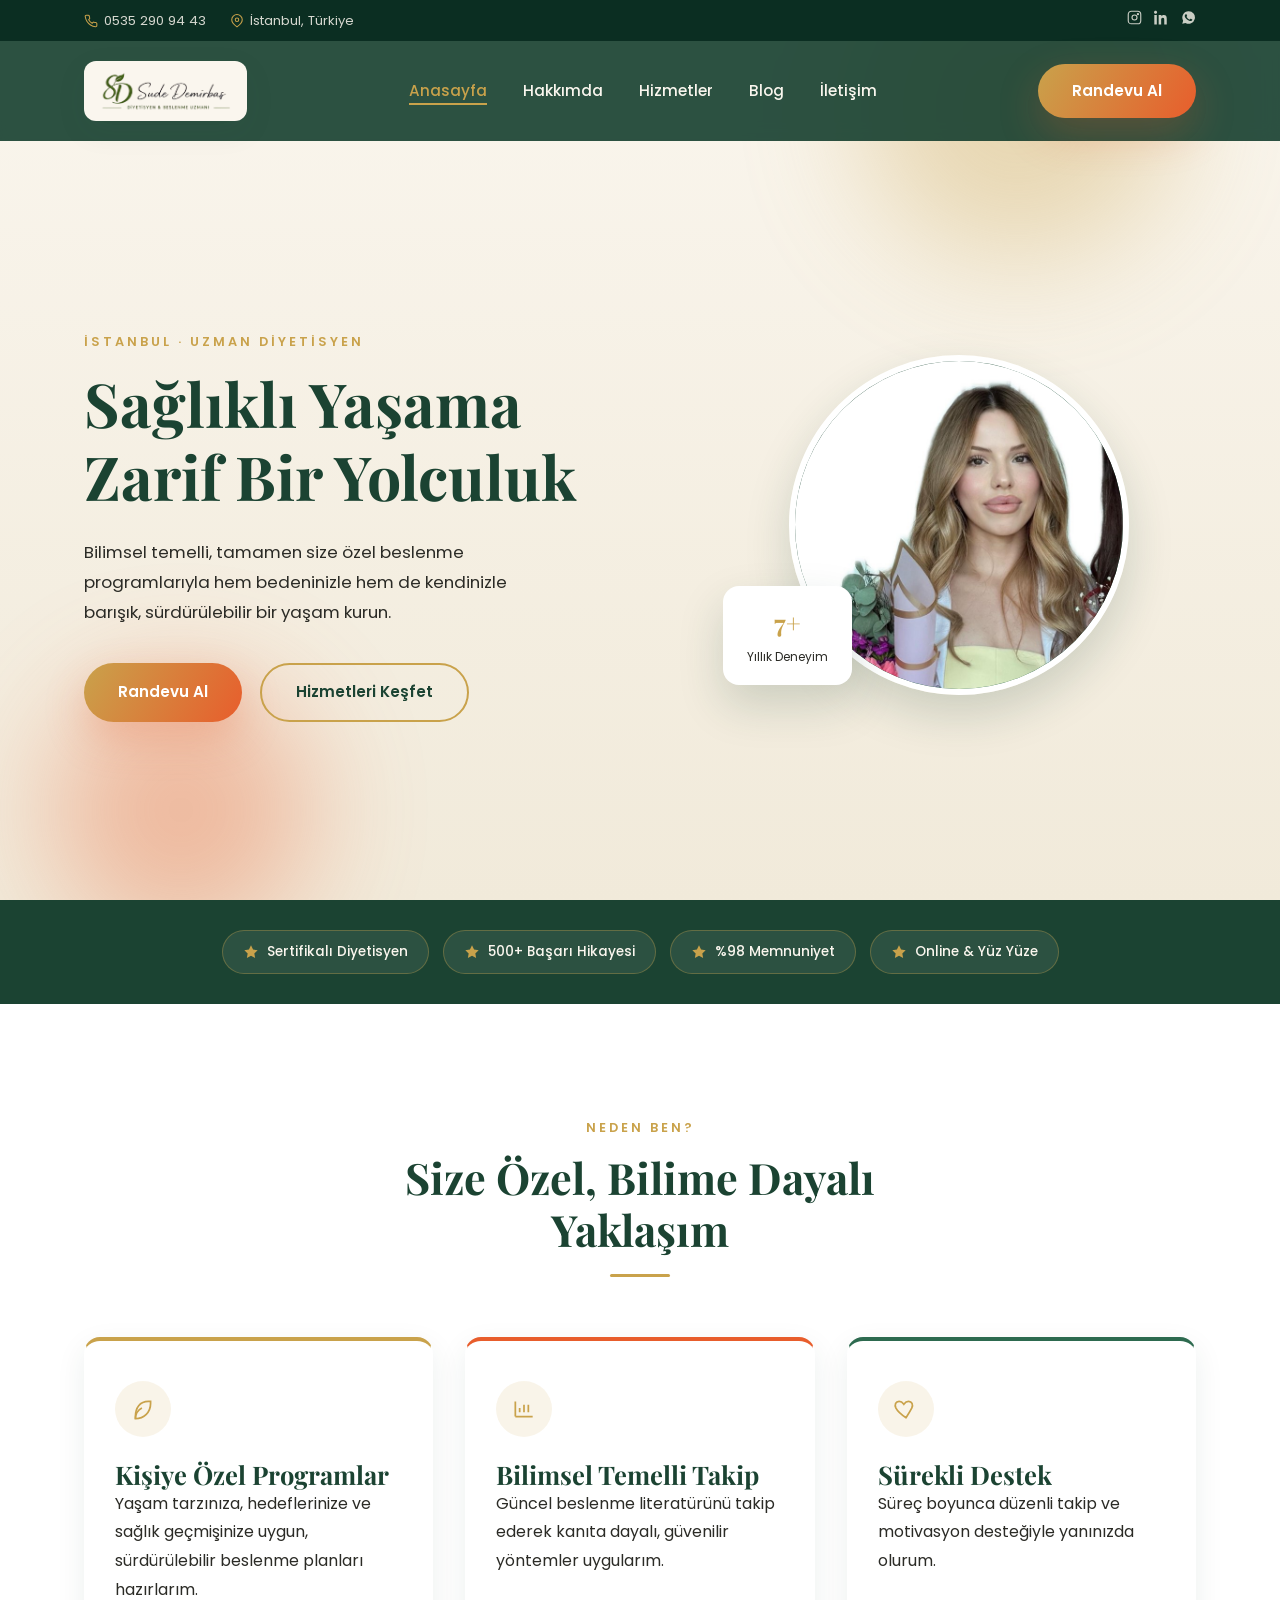
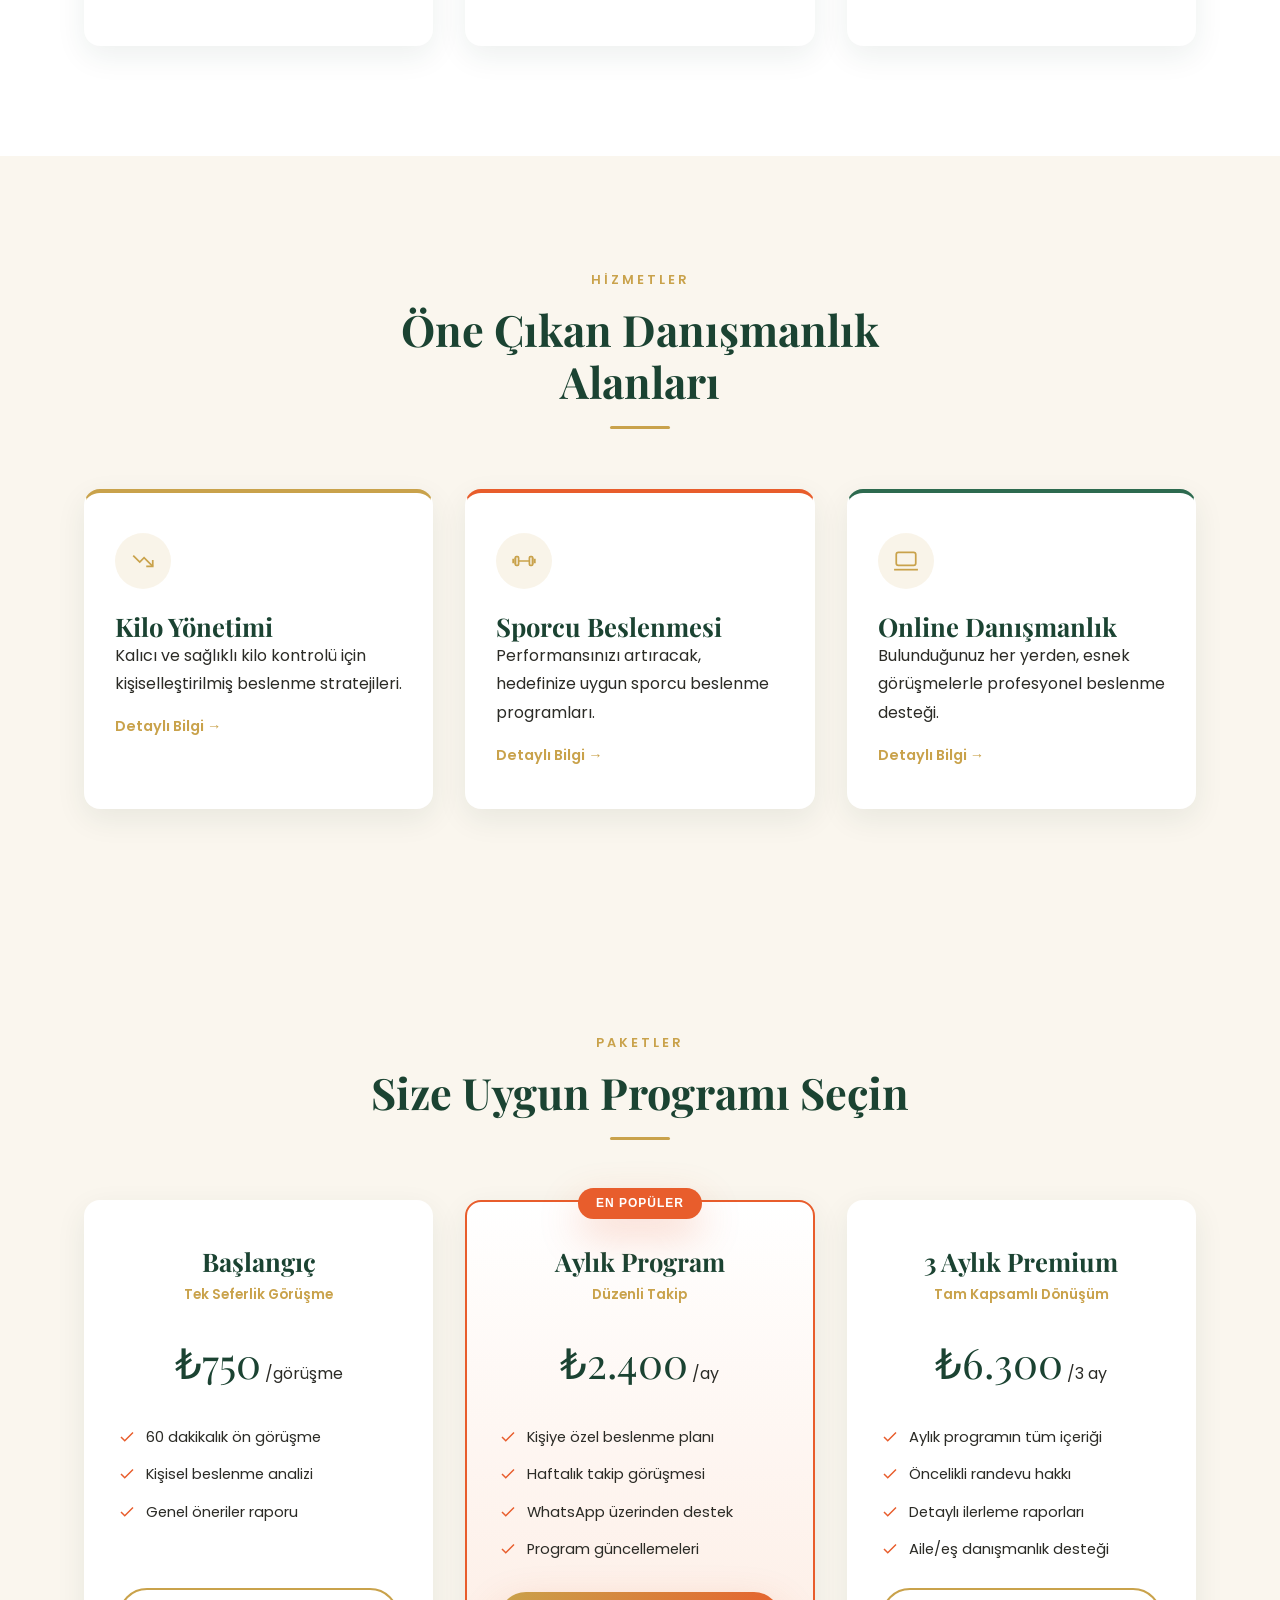
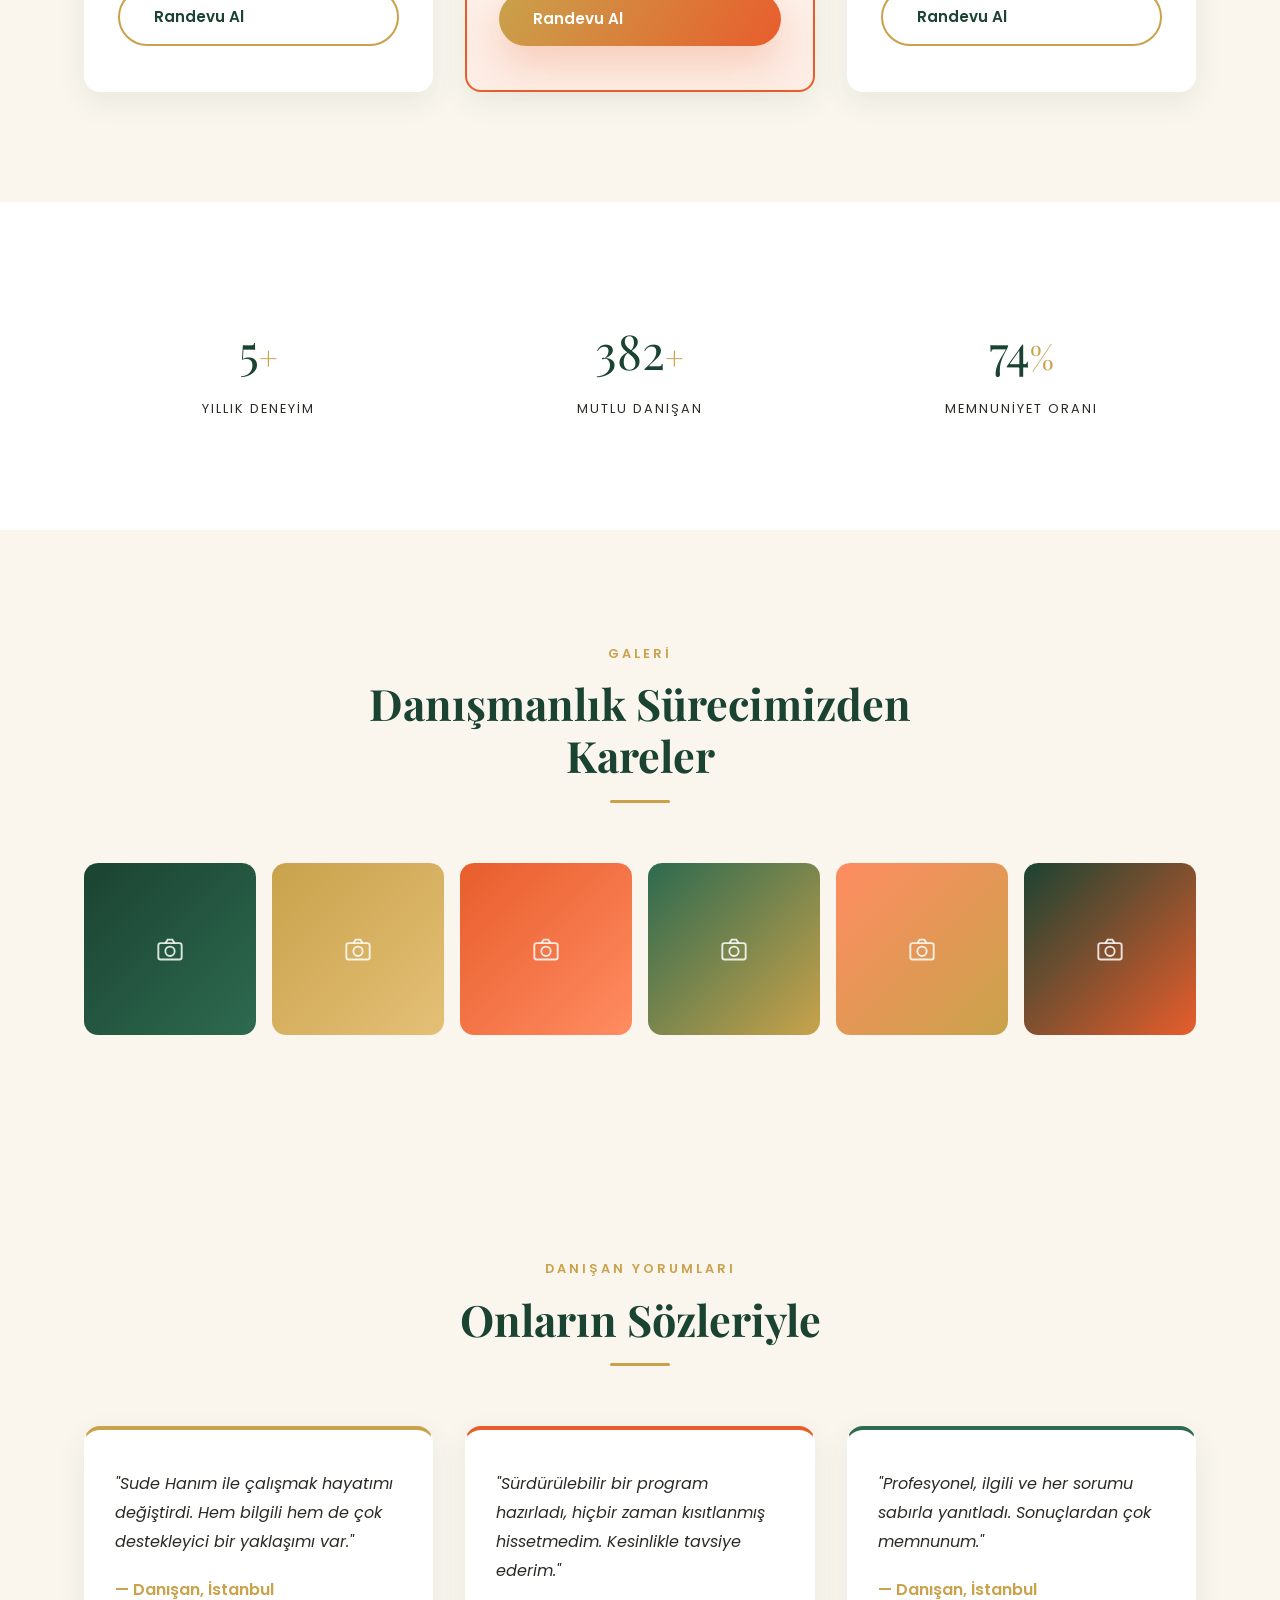
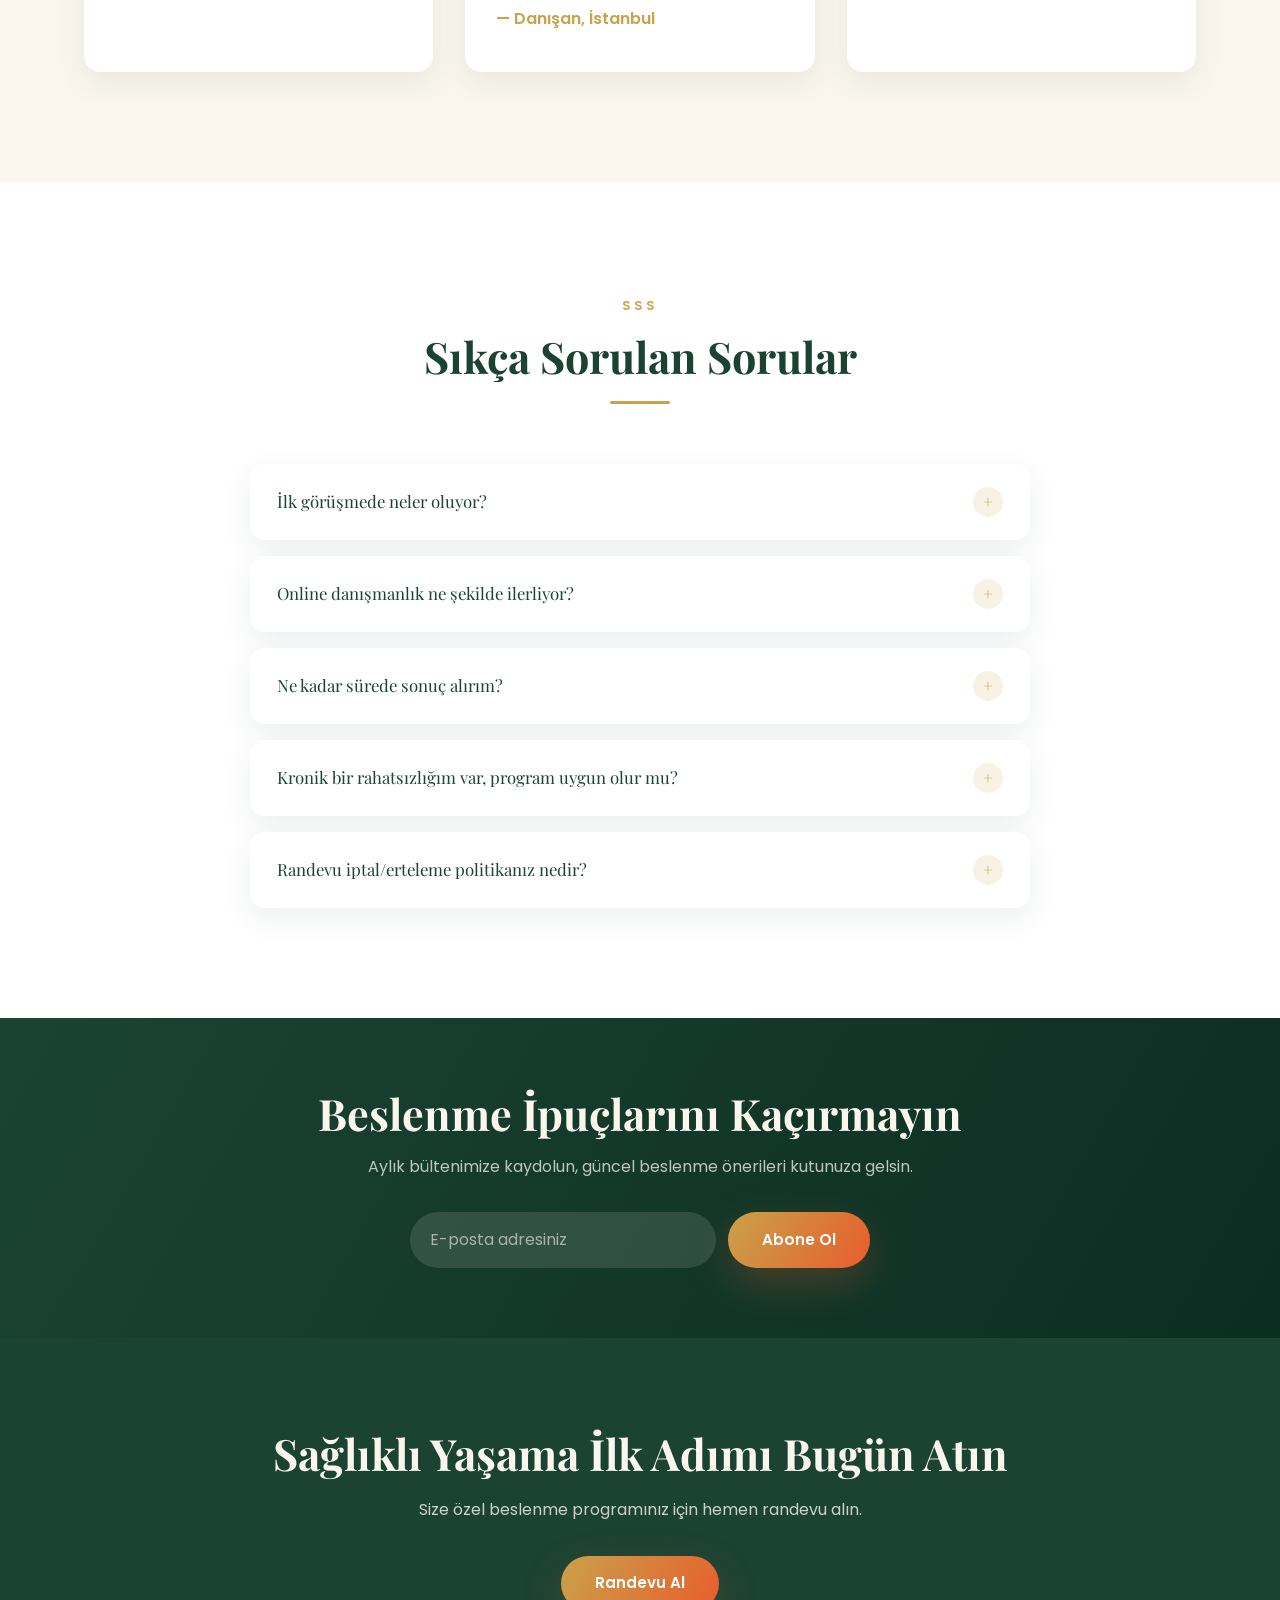
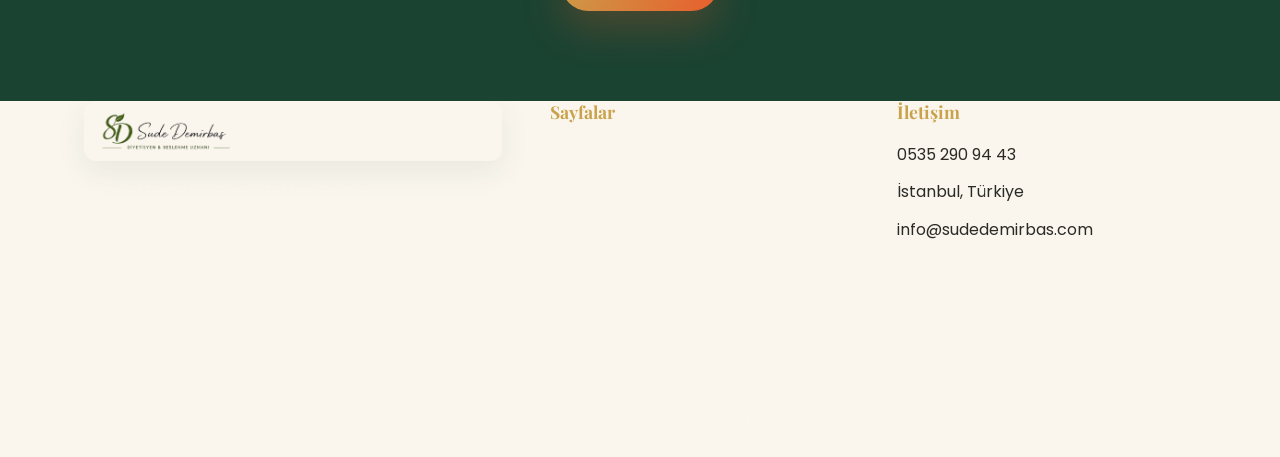
==== commit 5fa01807: "feat: hero bölümüne diyetisyenin fotoğrafını ekle SD baş harfleri yerine gerçek fotoğraf kullanıldı," ====
--- a/index.html
+++ b/index.html
@@ -28,7 +28,7 @@
         </div>
         <div class="hero-visual reveal">
           <div class="hero-portrait">
-            <span class="hero-portrait-initial">SD</span>
+            <img src="assets/portrait.jpg" alt="Sude Demirbaş - Diyetisyen">
           </div>
           <div class="hero-badge">
             <strong>7+</strong>
--- a/css/style.css
+++ b/css/style.css
@@ -79,9 +79,10 @@
 .site-header { position: fixed; top: 0; left: 0; width: 100%; z-index: 1000; background: rgba(27,67,50,0.92); backdrop-filter: blur(8px); transition: var(--transition); }
 .site-header.scrolled { box-shadow: var(--shadow-strong); }
 .header-inner { display: flex; align-items: center; justify-content: space-between; padding: 20px 24px; transition: var(--transition); }
-.logo { display: flex; flex-direction: column; line-height: 1.1; }
-.logo-name { font-family: var(--font-heading); font-size: 1.4rem; color: var(--color-cream); font-weight: 700; }
-.logo-tag { font-size: 0.68rem; letter-spacing: 3px; text-transform: uppercase; color: var(--color-gold); margin-top: 2px; }
+.logo { display: flex; align-items: center; line-height: 1.1; }
+.logo-badge { background: var(--color-cream); border-radius: 12px; padding: 8px 16px; box-shadow: var(--shadow-soft); transition: var(--transition); }
+.logo-badge:hover { transform: translateY(-2px); box-shadow: var(--shadow-strong); }
+.logo-badge img { height: 44px; width: auto; display: block; }
 .nav-list { display: flex; gap: 36px; }
 .nav-list a { color: var(--color-cream); font-size: 0.95rem; font-weight: 500; position: relative; padding-bottom: 4px; }
 .nav-list a::after { content: ''; position: absolute; left: 0; bottom: 0; width: 0; height: 2px; background: var(--color-gold); transition: var(--transition); }
@@ -103,7 +104,6 @@
 /* ============ FOOTER ============ */
 .site-footer { background: var(--color-primary); color: var(--color-cream); padding: 80px 0 0; }
 .footer-grid { display: grid; grid-template-columns: 1.4fr 1fr 1fr; gap: 48px; padding-bottom: 56px; }
-.footer-brand .logo-name { color: var(--color-cream); }
 .footer-desc { margin-top: 16px; color: rgba(250,246,238,0.75); max-width: 320px; }
 .footer-heading { font-family: var(--font-heading); font-size: 1.1rem; color: var(--color-gold); margin-bottom: 20px; }
 .footer-links li { margin-bottom: 12px; }
@@ -125,7 +125,8 @@
 .hero-desc { margin: 24px 0 36px; max-width: 480px; font-size: 1.05rem; }
 .hero-actions { display: flex; gap: 18px; flex-wrap: wrap; }
 .hero-visual { display: flex; justify-content: center; position: relative; }
-.hero-portrait { width: 340px; height: 340px; border-radius: 50%; background: linear-gradient(135deg, var(--color-primary), var(--color-primary-light)); display: flex; align-items: center; justify-content: center; box-shadow: var(--shadow-strong); border: 6px solid var(--color-white); }
+.hero-portrait { width: 340px; height: 340px; border-radius: 50%; background: linear-gradient(135deg, var(--color-primary), var(--color-primary-light)); display: flex; align-items: center; justify-content: center; box-shadow: var(--shadow-strong); border: 6px solid var(--color-white); overflow: hidden; }
+.hero-portrait img { width: 100%; height: 100%; object-fit: cover; object-position: center center; }
 .hero-portrait-initial { font-family: var(--font-heading); font-size: 5rem; color: var(--color-gold); }
 .hero-badge { position: absolute; bottom: 10px; left: 0; background: var(--color-white); border-radius: var(--radius); padding: 16px 24px; box-shadow: var(--shadow-strong); text-align: center; }
 .hero-badge strong { display: block; font-family: var(--font-heading); font-size: 1.6rem; color: var(--color-gold); }
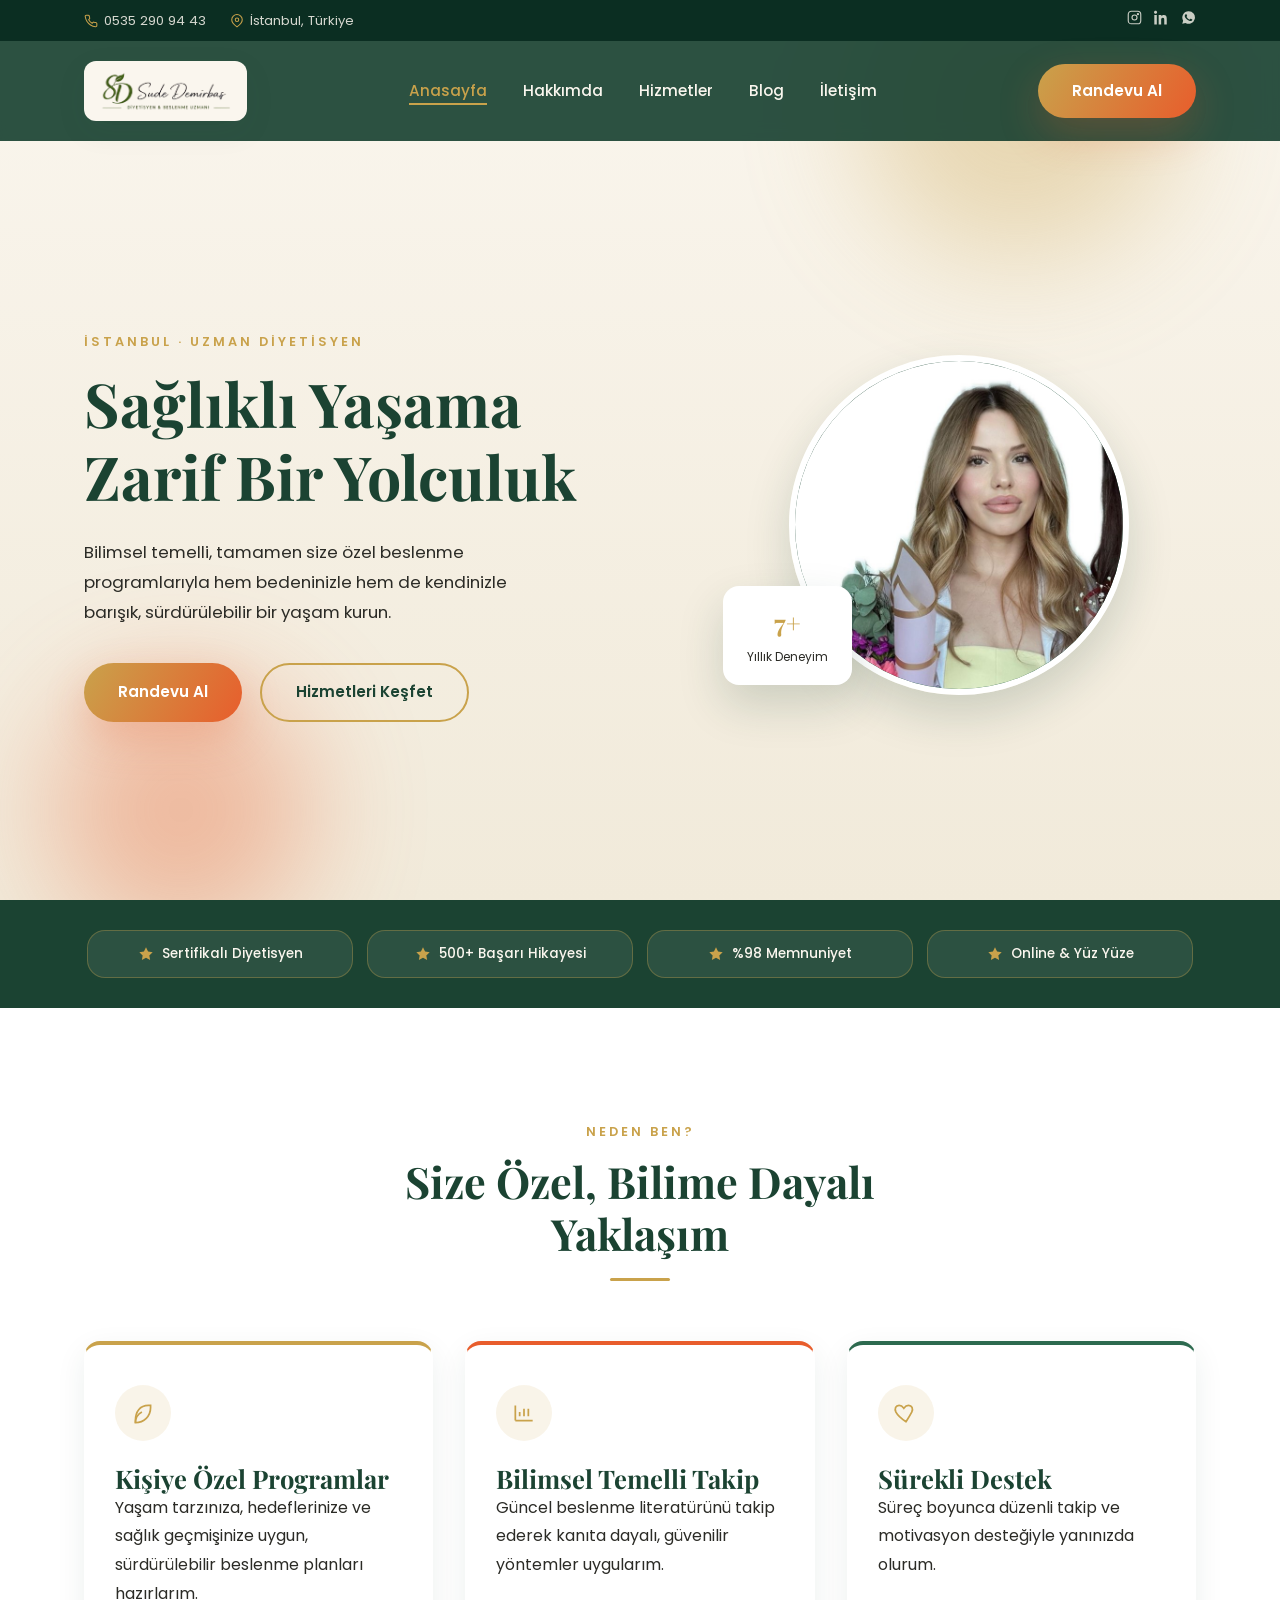
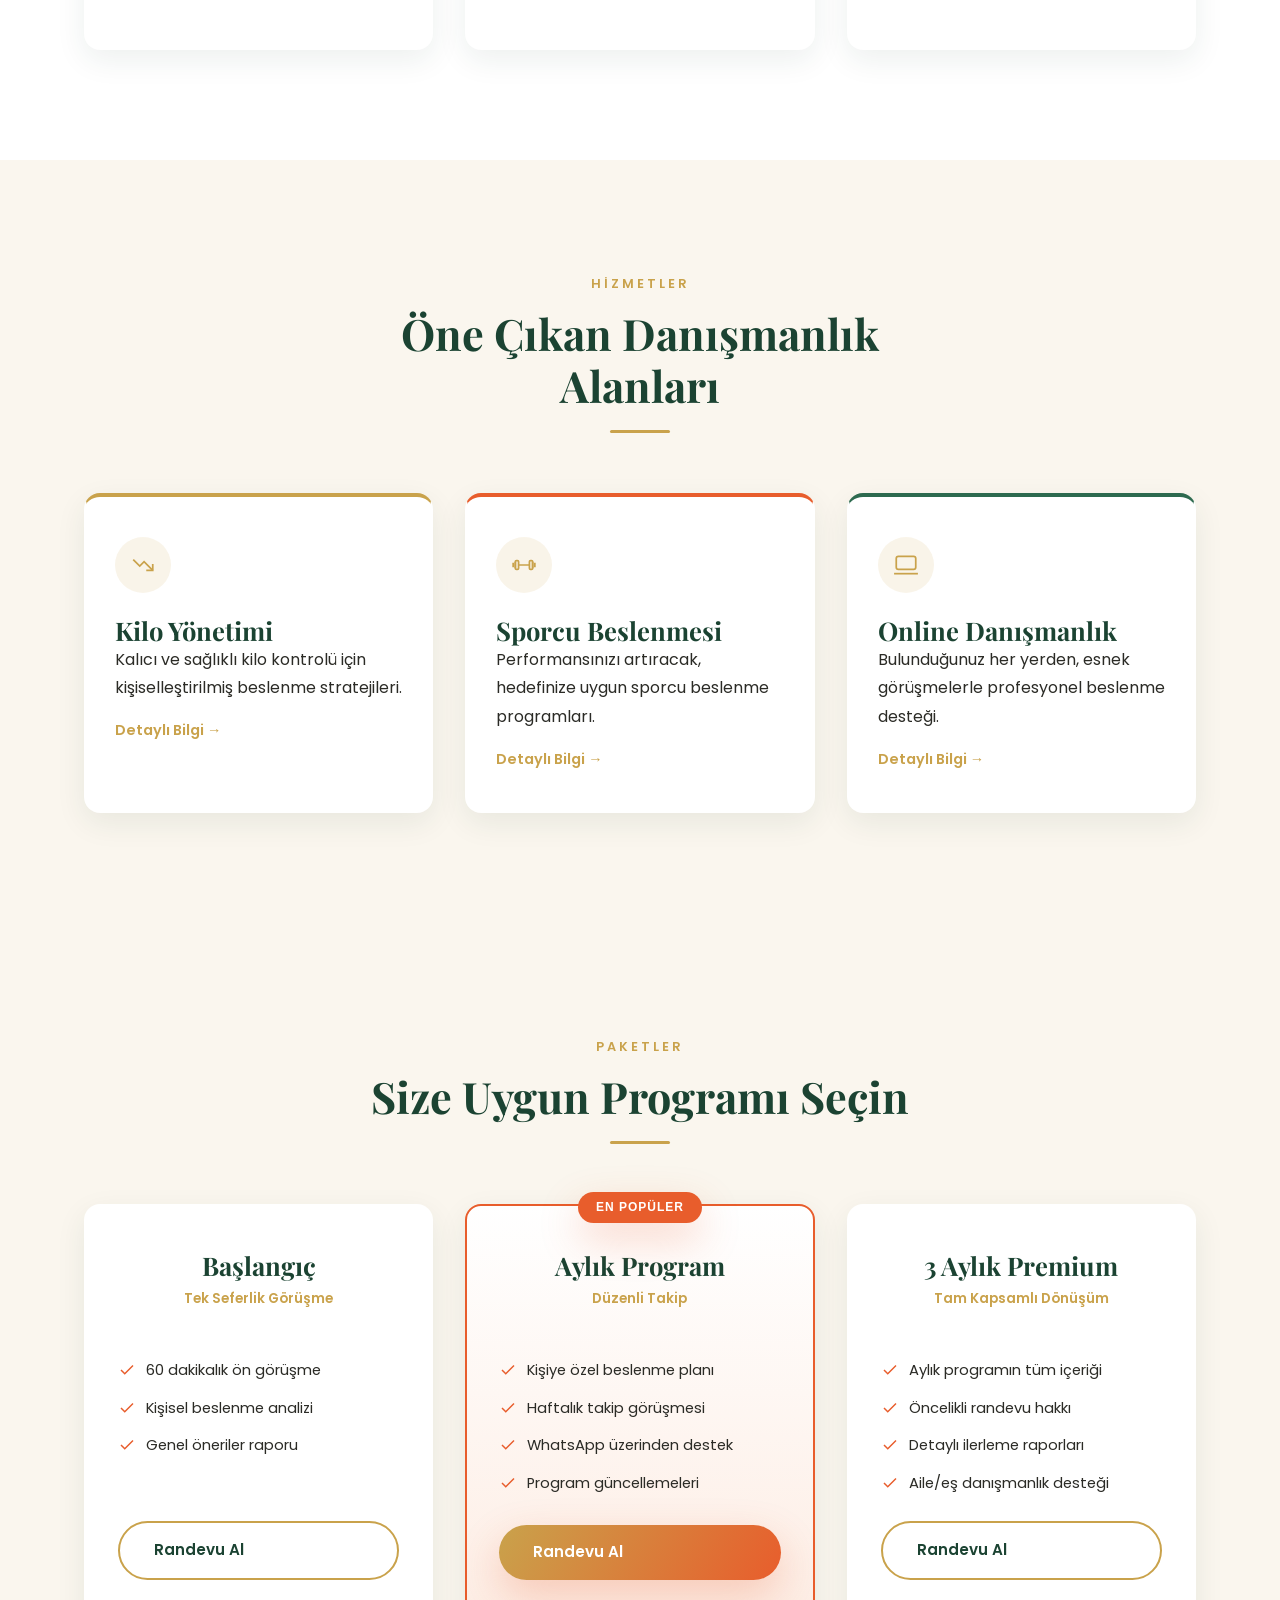
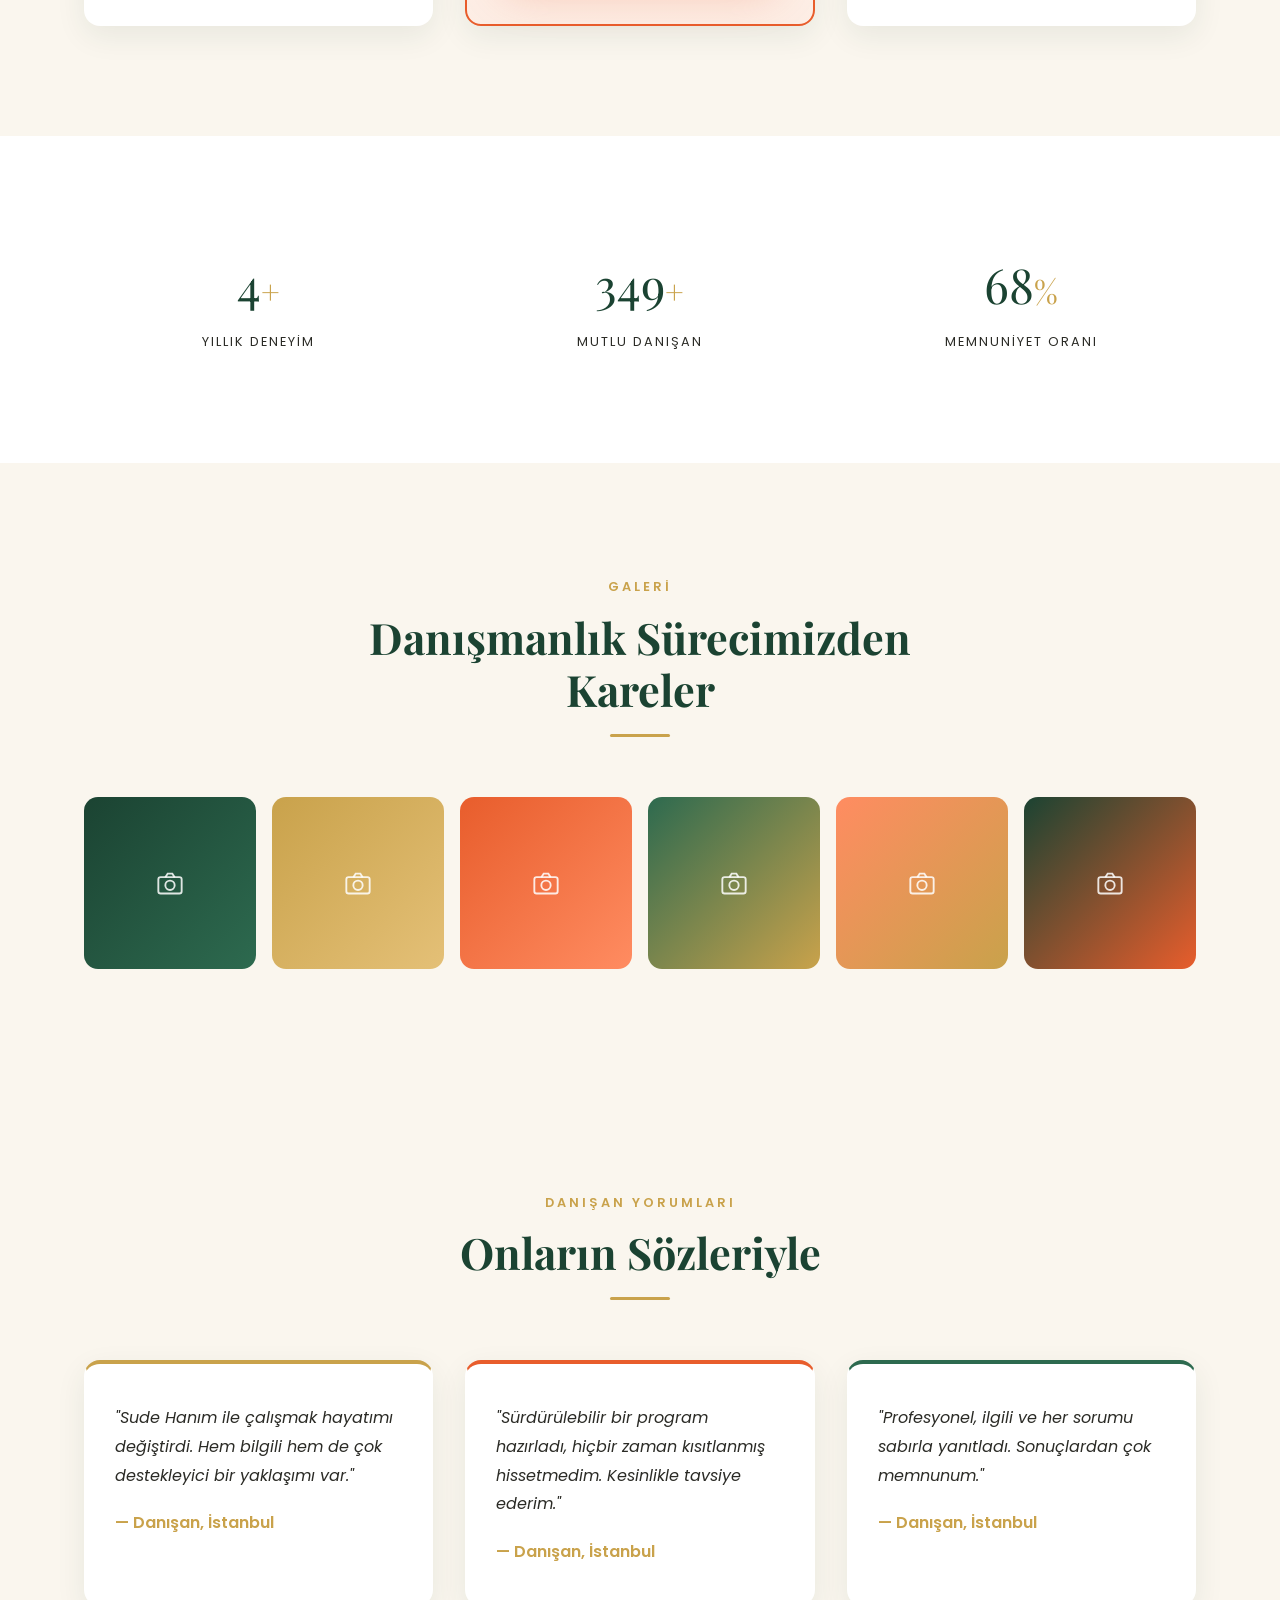
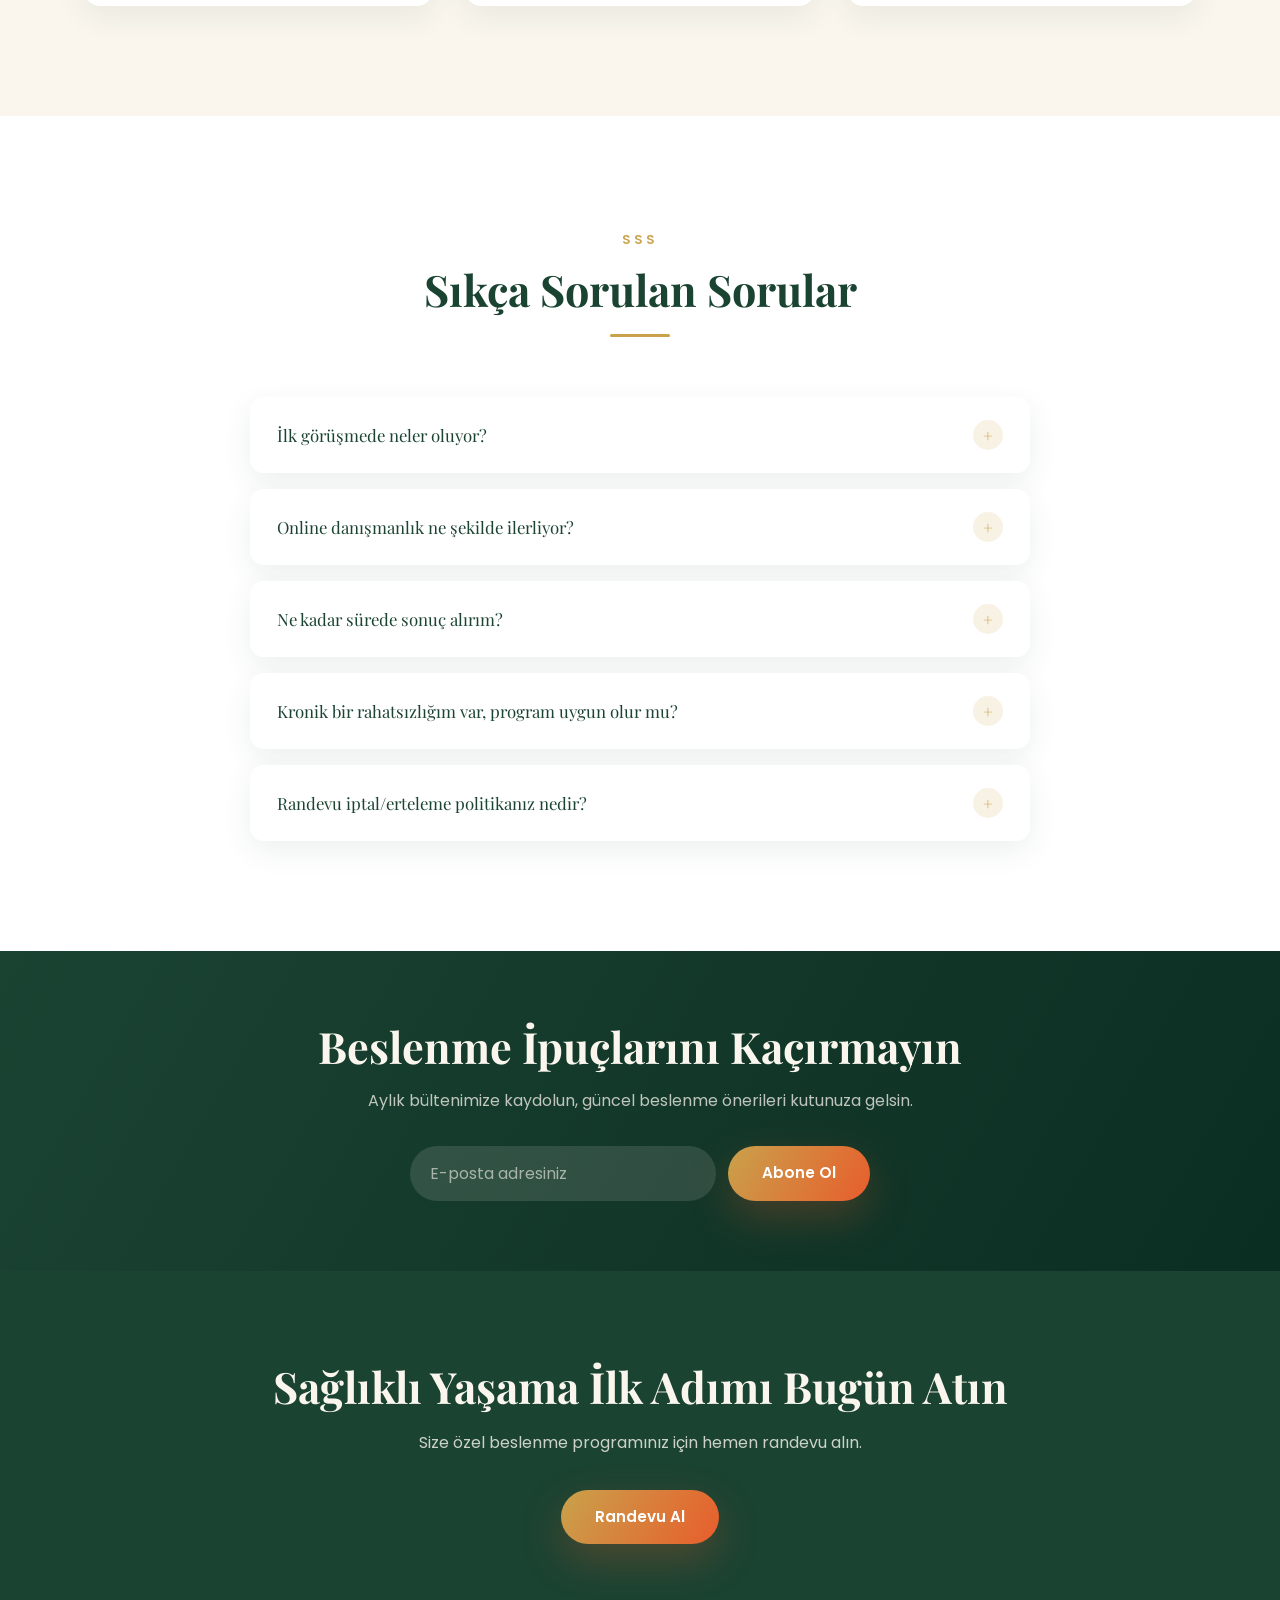
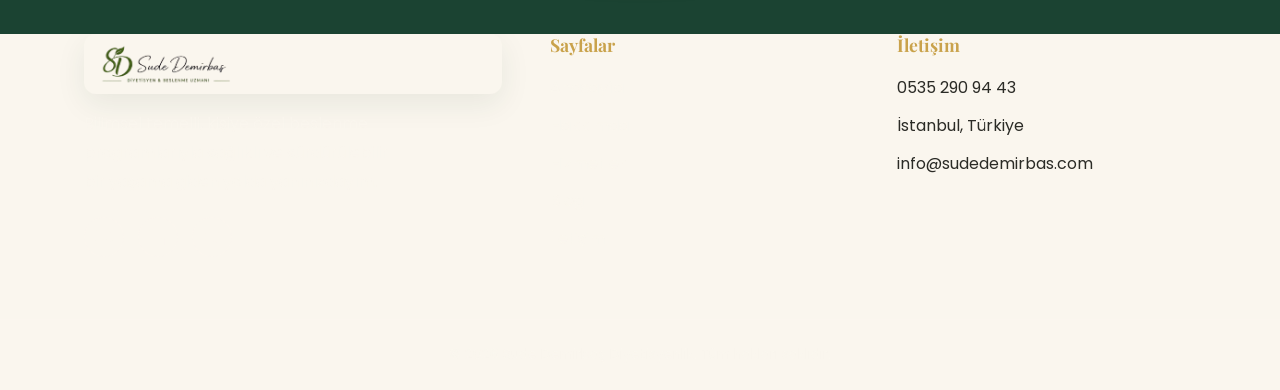
==== commit 74e39044: "feat: widget'lara hover ile açılan açıklama ekle, paket fiyatlarını kaldır Güven etiketleri, galeri " ====
--- a/index.html
+++ b/index.html
@@ -40,10 +40,22 @@
 
     <section class="trust-strip">
       <div class="container">
-        <span class="trust-pill"><svg viewBox="0 0 24 24" fill="currentColor"><path d="M12 2l3.1 6.3 6.9 1-5 4.9 1.2 6.8L12 17.8 5.8 21l1.2-6.8-5-4.9 6.9-1z"/></svg> Sertifikalı Diyetisyen</span>
-        <span class="trust-pill"><svg viewBox="0 0 24 24" fill="currentColor"><path d="M12 2l3.1 6.3 6.9 1-5 4.9 1.2 6.8L12 17.8 5.8 21l1.2-6.8-5-4.9 6.9-1z"/></svg> 500+ Başarı Hikayesi</span>
-        <span class="trust-pill"><svg viewBox="0 0 24 24" fill="currentColor"><path d="M12 2l3.1 6.3 6.9 1-5 4.9 1.2 6.8L12 17.8 5.8 21l1.2-6.8-5-4.9 6.9-1z"/></svg> %98 Memnuniyet</span>
-        <span class="trust-pill"><svg viewBox="0 0 24 24" fill="currentColor"><path d="M12 2l3.1 6.3 6.9 1-5 4.9 1.2 6.8L12 17.8 5.8 21l1.2-6.8-5-4.9 6.9-1z"/></svg> Online & Yüz Yüze</span>
+        <span class="trust-pill hover-expand">
+          <span class="trust-pill-top"><svg viewBox="0 0 24 24" fill="currentColor"><path d="M12 2l3.1 6.3 6.9 1-5 4.9 1.2 6.8L12 17.8 5.8 21l1.2-6.8-5-4.9 6.9-1z"/></svg> Sertifikalı Diyetisyen</span>
+          <span class="hover-expand-desc"><p>Beslenme ve Diyetetik lisans eğitimi ve güncel mesleki sertifikalarla çalışıyorum.</p></span>
+        </span>
+        <span class="trust-pill hover-expand">
+          <span class="trust-pill-top"><svg viewBox="0 0 24 24" fill="currentColor"><path d="M12 2l3.1 6.3 6.9 1-5 4.9 1.2 6.8L12 17.8 5.8 21l1.2-6.8-5-4.9 6.9-1z"/></svg> 500+ Başarı Hikayesi</span>
+          <span class="hover-expand-desc"><p>Bugüne kadar 500'ün üzerinde danışana kişiye özel programlarla eşlik ettim.</p></span>
+        </span>
+        <span class="trust-pill hover-expand">
+          <span class="trust-pill-top"><svg viewBox="0 0 24 24" fill="currentColor"><path d="M12 2l3.1 6.3 6.9 1-5 4.9 1.2 6.8L12 17.8 5.8 21l1.2-6.8-5-4.9 6.9-1z"/></svg> %98 Memnuniyet</span>
+          <span class="hover-expand-desc"><p>Danışanlarımın büyük çoğunluğu programdan ve süreçten yüksek memnuniyet bildiriyor.</p></span>
+        </span>
+        <span class="trust-pill hover-expand">
+          <span class="trust-pill-top"><svg viewBox="0 0 24 24" fill="currentColor"><path d="M12 2l3.1 6.3 6.9 1-5 4.9 1.2 6.8L12 17.8 5.8 21l1.2-6.8-5-4.9 6.9-1z"/></svg> Online & Yüz Yüze</span>
+          <span class="hover-expand-desc"><p>İstanbul'da yüz yüze ya da bulunduğunuz her yerden online olarak görüşebiliriz.</p></span>
+        </span>
       </div>
     </section>
 
@@ -115,7 +127,6 @@
           <div class="pricing-card reveal">
             <h3 class="pricing-name">Başlangıç</h3>
             <p class="pricing-sub">Tek Seferlik Görüşme</p>
-            <div class="pricing-price">₺750<span> /görüşme</span></div>
             <ul class="pricing-features">
               <li><svg viewBox="0 0 24 24" fill="none" stroke="currentColor" stroke-width="2"><path d="M20 6L9 17l-5-5"/></svg> 60 dakikalık ön görüşme</li>
               <li><svg viewBox="0 0 24 24" fill="none" stroke="currentColor" stroke-width="2"><path d="M20 6L9 17l-5-5"/></svg> Kişisel beslenme analizi</li>
@@ -127,7 +138,6 @@
             <span class="pricing-badge">En Popüler</span>
             <h3 class="pricing-name">Aylık Program</h3>
             <p class="pricing-sub">Düzenli Takip</p>
-            <div class="pricing-price">₺2.400<span> /ay</span></div>
             <ul class="pricing-features">
               <li><svg viewBox="0 0 24 24" fill="none" stroke="currentColor" stroke-width="2"><path d="M20 6L9 17l-5-5"/></svg> Kişiye özel beslenme planı</li>
               <li><svg viewBox="0 0 24 24" fill="none" stroke="currentColor" stroke-width="2"><path d="M20 6L9 17l-5-5"/></svg> Haftalık takip görüşmesi</li>
@@ -139,7 +149,6 @@
           <div class="pricing-card reveal">
             <h3 class="pricing-name">3 Aylık Premium</h3>
             <p class="pricing-sub">Tam Kapsamlı Dönüşüm</p>
-            <div class="pricing-price">₺6.300<span> /3 ay</span></div>
             <ul class="pricing-features">
               <li><svg viewBox="0 0 24 24" fill="none" stroke="currentColor" stroke-width="2"><path d="M20 6L9 17l-5-5"/></svg> Aylık programın tüm içeriği</li>
               <li><svg viewBox="0 0 24 24" fill="none" stroke="currentColor" stroke-width="2"><path d="M20 6L9 17l-5-5"/></svg> Öncelikli randevu hakkı</li>
@@ -177,12 +186,12 @@
           <div class="divider-gold"></div>
         </div>
         <div class="gallery-grid reveal">
-          <div class="gallery-item"><svg viewBox="0 0 24 24" fill="none" stroke="currentColor" stroke-width="1.6"><rect x="2" y="7" width="20" height="14" rx="2"/><circle cx="12" cy="14" r="4"/><path d="M8 7l2-3h4l2 3"/></svg></div>
-          <div class="gallery-item"><svg viewBox="0 0 24 24" fill="none" stroke="currentColor" stroke-width="1.6"><rect x="2" y="7" width="20" height="14" rx="2"/><circle cx="12" cy="14" r="4"/><path d="M8 7l2-3h4l2 3"/></svg></div>
-          <div class="gallery-item"><svg viewBox="0 0 24 24" fill="none" stroke="currentColor" stroke-width="1.6"><rect x="2" y="7" width="20" height="14" rx="2"/><circle cx="12" cy="14" r="4"/><path d="M8 7l2-3h4l2 3"/></svg></div>
-          <div class="gallery-item"><svg viewBox="0 0 24 24" fill="none" stroke="currentColor" stroke-width="1.6"><rect x="2" y="7" width="20" height="14" rx="2"/><circle cx="12" cy="14" r="4"/><path d="M8 7l2-3h4l2 3"/></svg></div>
-          <div class="gallery-item"><svg viewBox="0 0 24 24" fill="none" stroke="currentColor" stroke-width="1.6"><rect x="2" y="7" width="20" height="14" rx="2"/><circle cx="12" cy="14" r="4"/><path d="M8 7l2-3h4l2 3"/></svg></div>
-          <div class="gallery-item"><svg viewBox="0 0 24 24" fill="none" stroke="currentColor" stroke-width="1.6"><rect x="2" y="7" width="20" height="14" rx="2"/><circle cx="12" cy="14" r="4"/><path d="M8 7l2-3h4l2 3"/></svg></div>
+          <div class="gallery-item"><svg viewBox="0 0 24 24" fill="none" stroke="currentColor" stroke-width="1.6"><rect x="2" y="7" width="20" height="14" rx="2"/><circle cx="12" cy="14" r="4"/><path d="M8 7l2-3h4l2 3"/></svg><span class="gallery-caption">Danışan Görüşmesi</span></div>
+          <div class="gallery-item"><svg viewBox="0 0 24 24" fill="none" stroke="currentColor" stroke-width="1.6"><rect x="2" y="7" width="20" height="14" rx="2"/><circle cx="12" cy="14" r="4"/><path d="M8 7l2-3h4l2 3"/></svg><span class="gallery-caption">Program Planlama</span></div>
+          <div class="gallery-item"><svg viewBox="0 0 24 24" fill="none" stroke="currentColor" stroke-width="1.6"><rect x="2" y="7" width="20" height="14" rx="2"/><circle cx="12" cy="14" r="4"/><path d="M8 7l2-3h4l2 3"/></svg><span class="gallery-caption">Takip Seansı</span></div>
+          <div class="gallery-item"><svg viewBox="0 0 24 24" fill="none" stroke="currentColor" stroke-width="1.6"><rect x="2" y="7" width="20" height="14" rx="2"/><circle cx="12" cy="14" r="4"/><path d="M8 7l2-3h4l2 3"/></svg><span class="gallery-caption">Başarı Hikayesi</span></div>
+          <div class="gallery-item"><svg viewBox="0 0 24 24" fill="none" stroke="currentColor" stroke-width="1.6"><rect x="2" y="7" width="20" height="14" rx="2"/><circle cx="12" cy="14" r="4"/><path d="M8 7l2-3h4l2 3"/></svg><span class="gallery-caption">Online Görüşme</span></div>
+          <div class="gallery-item"><svg viewBox="0 0 24 24" fill="none" stroke="currentColor" stroke-width="1.6"><rect x="2" y="7" width="20" height="14" rx="2"/><circle cx="12" cy="14" r="4"/><path d="M8 7l2-3h4l2 3"/></svg><span class="gallery-caption">Beslenme Analizi</span></div>
         </div>
       </div>
     </section>
--- a/css/style.css
+++ b/css/style.css
@@ -171,7 +171,9 @@
 
 /* ============ BADGES ============ */
 .badge-list { display: flex; flex-wrap: wrap; gap: 14px; justify-content: center; }
-.badge { background: var(--color-white); border: 1px solid var(--color-gold); color: var(--color-primary); padding: 10px 22px; border-radius: 50px; font-size: 0.9rem; font-weight: 500; box-shadow: var(--shadow-soft); }
+.badge { display: flex; flex-direction: column; align-items: center; text-align: center; background: var(--color-white); border: 1px solid var(--color-gold); color: var(--color-primary); padding: 12px 22px; border-radius: 16px; font-size: 0.9rem; font-weight: 500; box-shadow: var(--shadow-soft); transition: var(--transition); }
+.badge:hover { box-shadow: var(--shadow-strong); border-color: var(--color-accent); }
+.badge .hover-expand-desc p { color: var(--color-text); }
 
 /* ============ PHILOSOPHY ============ */
 .philosophy-inner { max-width: 700px; margin: 0 auto; text-align: center; }
@@ -259,8 +261,16 @@
 /* ============ TRUST STRIP ============ */
 .trust-strip { padding: 30px 0; background: var(--color-primary); }
 .trust-strip .container { display: flex; flex-wrap: wrap; justify-content: center; gap: 14px; }
-.trust-pill { display: inline-flex; align-items: center; gap: 8px; padding: 10px 20px; border-radius: 50px; background: rgba(250,246,238,0.08); color: var(--color-cream); font-size: 0.85rem; font-weight: 500; border: 1px solid rgba(201,162,75,0.35); }
+.trust-pill { display: flex; flex-direction: column; align-items: center; text-align: center; padding: 12px 22px; border-radius: 18px; background: rgba(250,246,238,0.08); color: var(--color-cream); font-size: 0.85rem; font-weight: 500; border: 1px solid rgba(201,162,75,0.35); transition: var(--transition); }
+.trust-pill:hover { background: rgba(250,246,238,0.14); border-color: var(--color-gold); }
+.trust-pill-top { display: inline-flex; align-items: center; gap: 8px; }
 .trust-pill svg { width: 16px; height: 16px; color: var(--color-gold); }
+.trust-pill .hover-expand-desc p { color: rgba(250,246,238,0.78); }
+
+/* ============ HOVER-EXPAND WIDGETS ============ */
+.hover-expand-desc { max-height: 0; overflow: hidden; opacity: 0; width: 100%; transition: max-height 0.35s ease, opacity 0.3s ease, margin-top 0.3s ease; margin-top: 0; }
+.hover-expand:hover .hover-expand-desc { max-height: 160px; opacity: 1; margin-top: 10px; }
+.hover-expand-desc p { font-size: 0.78rem; line-height: 1.5; max-width: 220px; font-weight: 400; }
 
 /* ============ PRICING ============ */
 .pricing-grid { align-items: stretch; }
@@ -270,17 +280,17 @@
 .pricing-badge { position: absolute; top: -14px; left: 50%; transform: translateX(-50%); background: var(--color-accent); color: var(--color-white); padding: 6px 18px; border-radius: 50px; font-size: 0.75rem; font-weight: 700; letter-spacing: 1px; text-transform: uppercase; box-shadow: var(--shadow-color-pop); }
 .pricing-name { margin-bottom: 6px; }
 .pricing-sub { color: var(--color-gold); font-weight: 600; font-size: 0.85rem; margin-bottom: 22px; }
-.pricing-price { font-family: var(--font-heading); font-size: 2.6rem; color: var(--color-primary); margin-bottom: 4px; }
-.pricing-price span { font-size: 1rem; font-family: var(--font-body); color: var(--color-text); font-weight: 400; }
 .pricing-features { text-align: left; margin: 26px 0; flex-grow: 1; display: flex; flex-direction: column; gap: 14px; }
 .pricing-features li { display: flex; align-items: flex-start; gap: 10px; font-size: 0.92rem; }
 .pricing-features svg { width: 18px; height: 18px; color: var(--color-accent); flex-shrink: 0; margin-top: 2px; }
 
 /* ============ GALLERY STRIP ============ */
 .gallery-grid { display: grid; grid-template-columns: repeat(6, 1fr); gap: 16px; }
-.gallery-item { aspect-ratio: 1; border-radius: 14px; display: flex; align-items: center; justify-content: center; color: rgba(255,255,255,0.85); transition: var(--transition); }
+.gallery-item { position: relative; overflow: hidden; aspect-ratio: 1; border-radius: 14px; display: flex; align-items: center; justify-content: center; color: rgba(255,255,255,0.85); transition: var(--transition); }
 .gallery-item svg { width: 28px; height: 28px; }
 .gallery-item:hover { transform: scale(1.06); box-shadow: var(--shadow-strong); }
+.gallery-caption { position: absolute; left: 0; right: 0; bottom: 0; background: rgba(11,46,34,0.82); color: var(--color-cream); font-size: 0.74rem; font-weight: 600; padding: 10px 6px; text-align: center; transform: translateY(100%); transition: transform 0.3s ease; }
+.gallery-item:hover .gallery-caption { transform: translateY(0); }
 .gallery-item:nth-child(1) { background: linear-gradient(135deg, var(--color-primary), var(--color-primary-light)); }
 .gallery-item:nth-child(2) { background: linear-gradient(135deg, var(--color-gold), var(--color-gold-light)); }
 .gallery-item:nth-child(3) { background: linear-gradient(135deg, var(--color-accent), var(--color-accent-light)); }
@@ -336,5 +346,8 @@
 
 /* ============ PRESS / CREDENTIALS STRIP ============ */
 .press-strip { text-align: center; }
-.press-list { display: flex; flex-wrap: wrap; justify-content: center; gap: 40px; margin-top: 10px; opacity: 0.85; }
-.press-list span { font-family: var(--font-heading); font-size: 1.2rem; color: var(--color-primary); letter-spacing: 1px; }
+.press-list { display: flex; flex-wrap: wrap; justify-content: center; gap: 40px; margin-top: 10px; }
+.press-item { display: flex; flex-direction: column; align-items: center; text-align: center; opacity: 0.85; transition: var(--transition); padding: 6px 10px; }
+.press-item:hover { opacity: 1; }
+.press-item-name { font-family: var(--font-heading); font-size: 1.2rem; color: var(--color-primary); letter-spacing: 1px; }
+.press-item .hover-expand-desc p { color: var(--color-text); }
